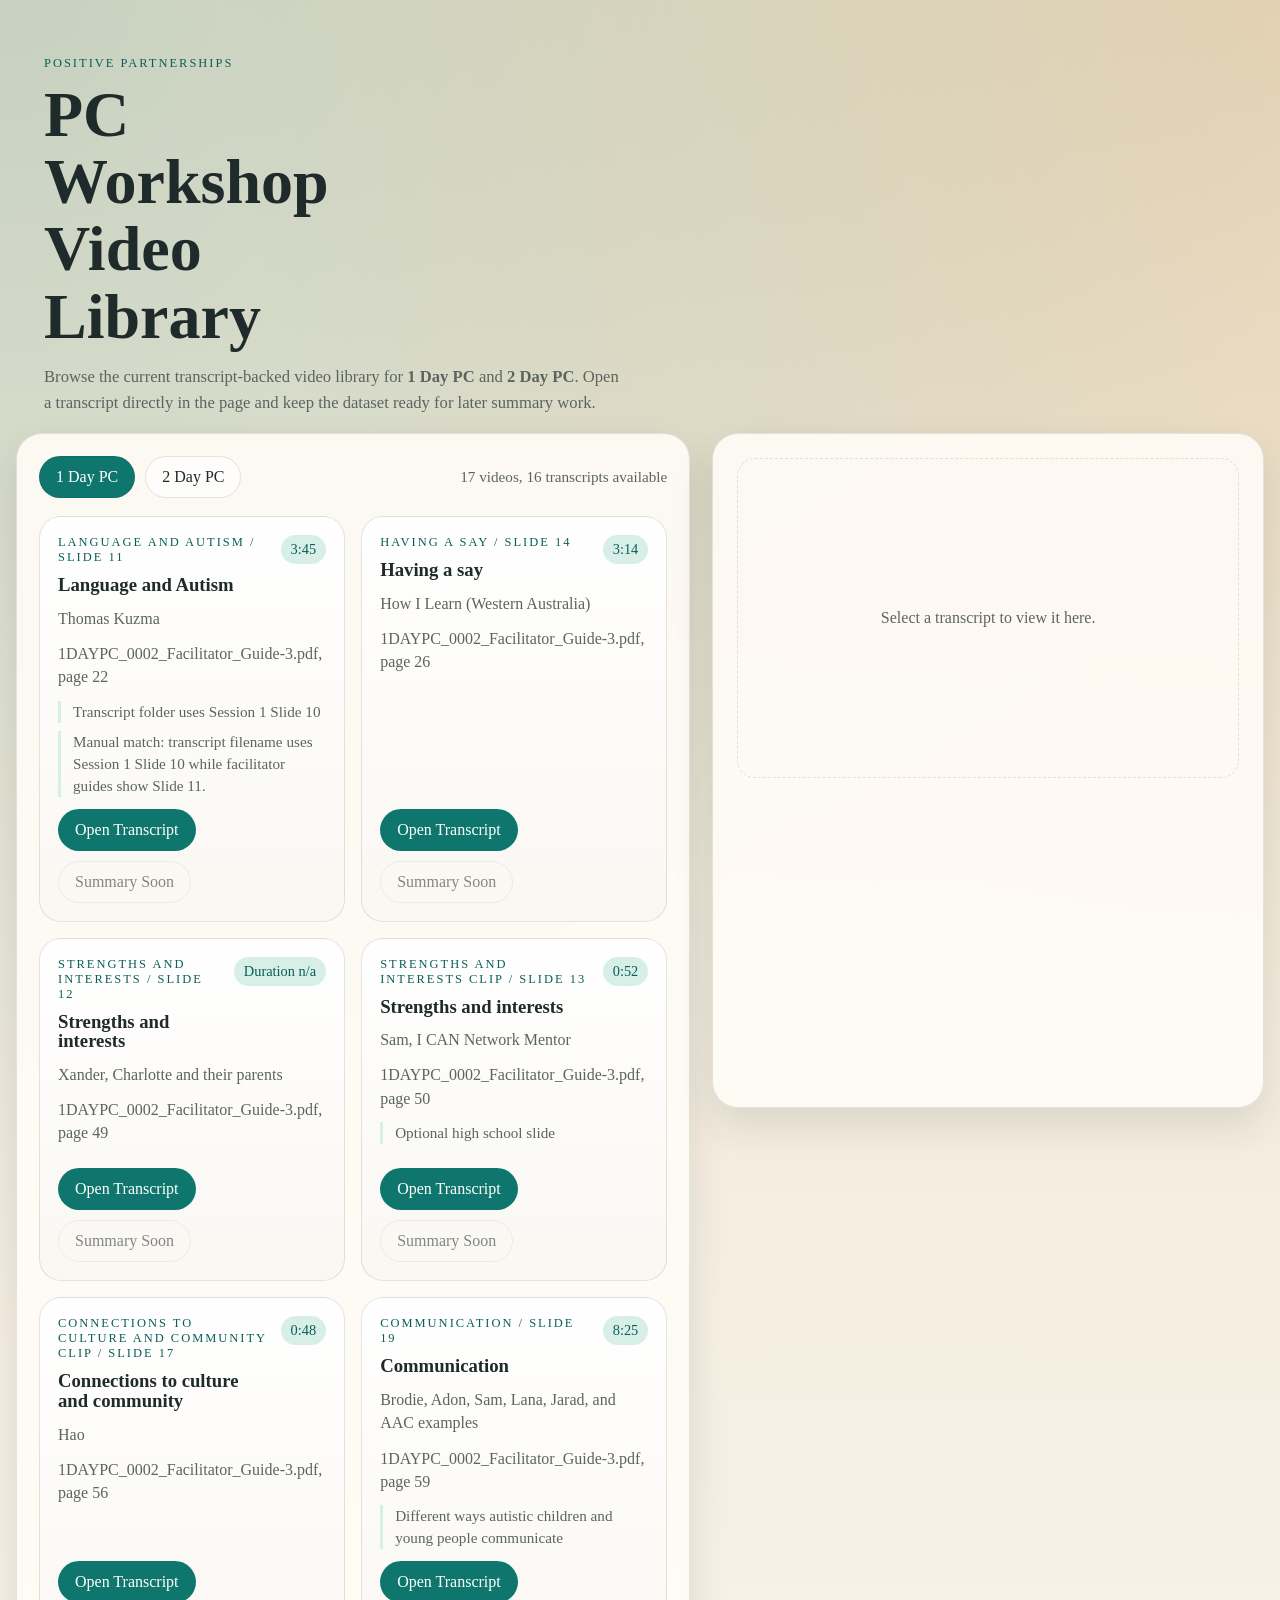
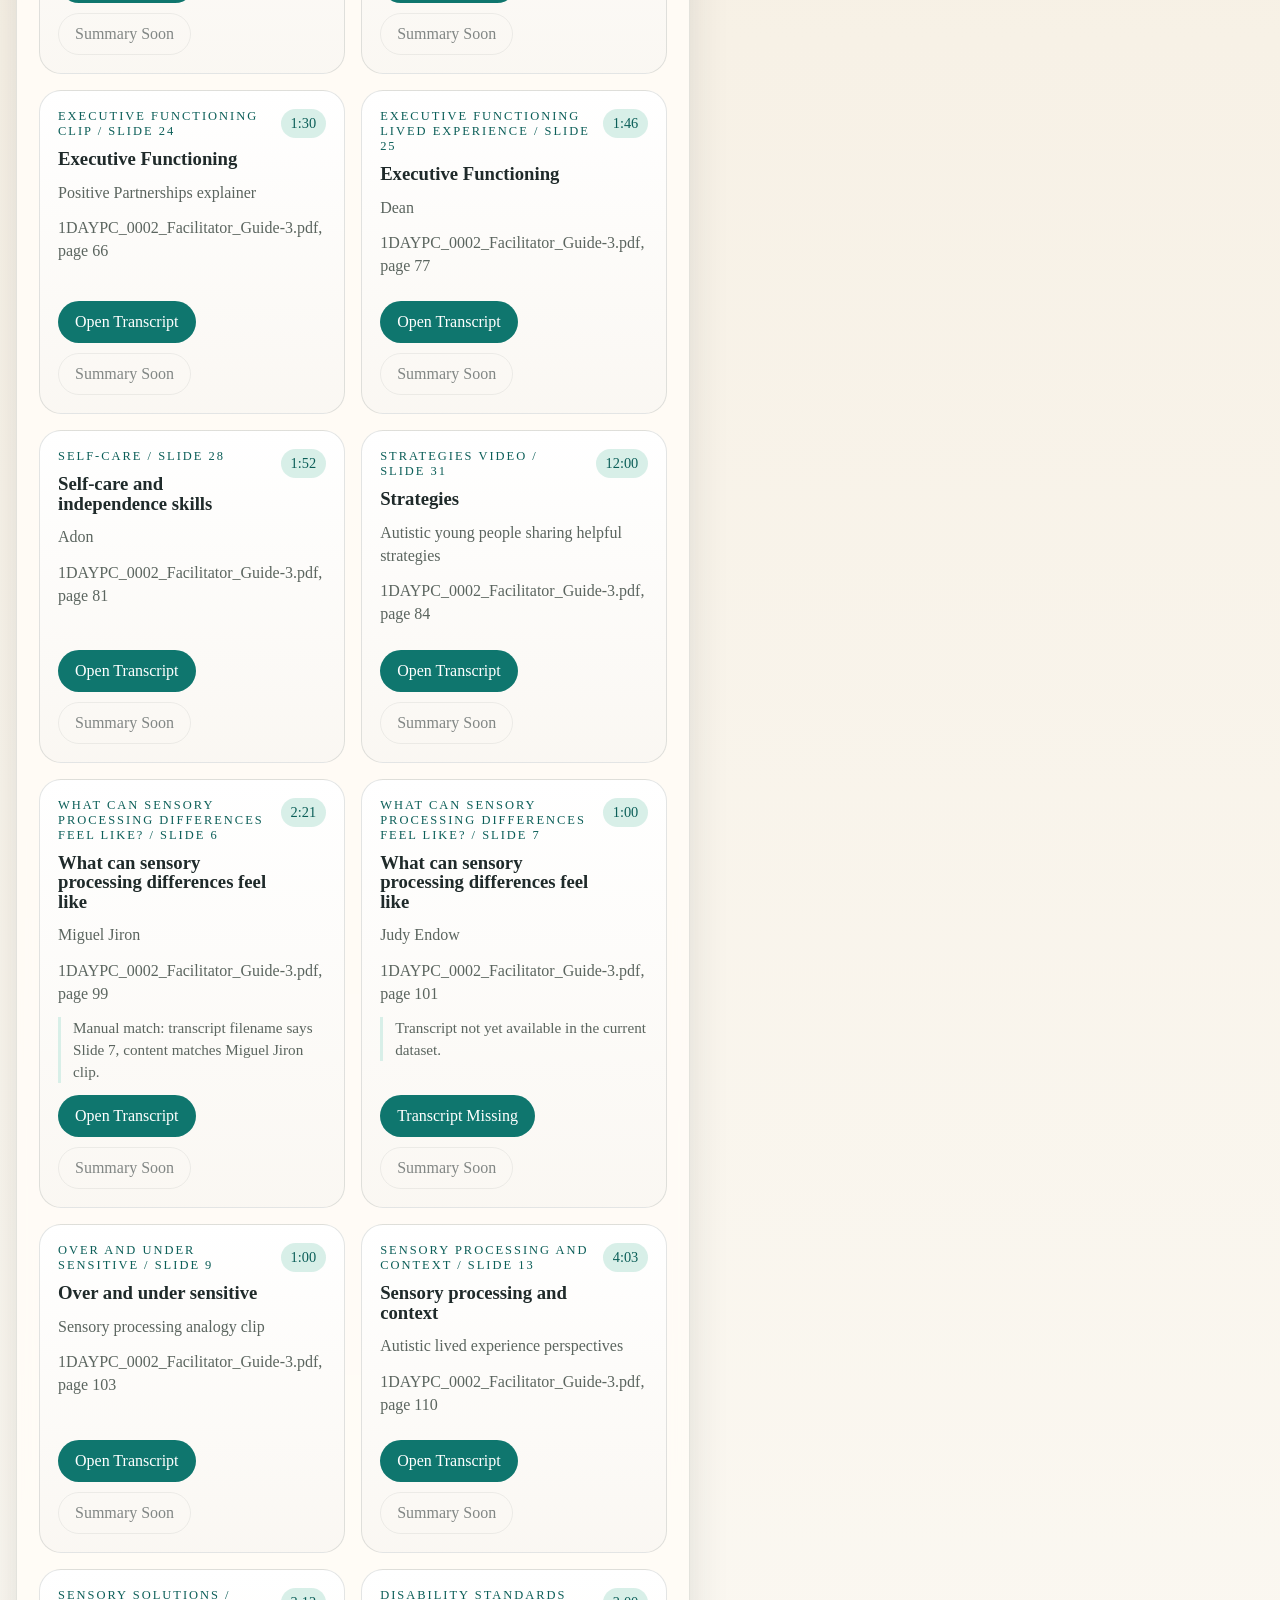
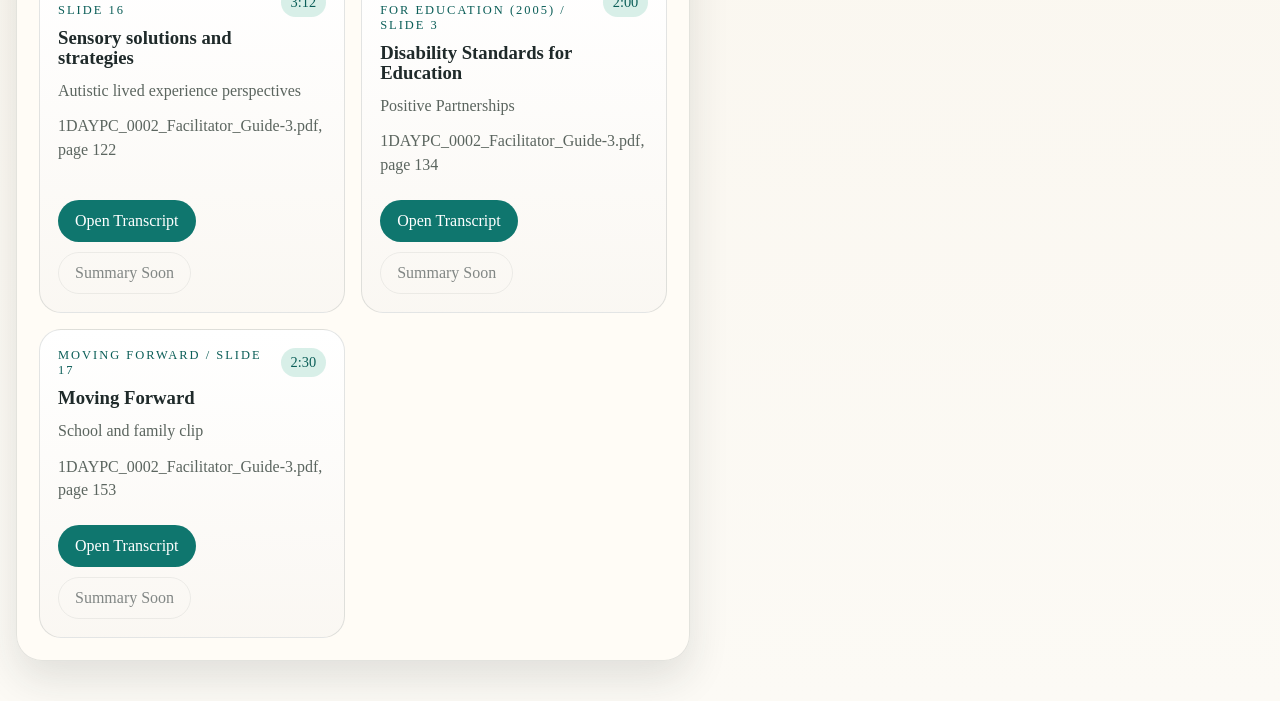
==== index.html @ ec4adbd8 "Initial PC video library site" ====
<!doctype html>
<html lang="en">
  <head>
    <meta charset="utf-8">
    <meta name="viewport" content="width=device-width, initial-scale=1">
    <title>Positive Partnerships Video Library</title>
    <link rel="stylesheet" href="styles.css">
  </head>
  <body>
    <div class="page-shell">
      <header class="hero">
        <p class="eyebrow">Positive Partnerships</p>
        <h1>PC Workshop Video Library</h1>
        <p class="intro">
          Browse the current transcript-backed video library for <strong>1 Day PC</strong> and
          <strong>2 Day PC</strong>. Open a transcript directly in the page and keep the dataset
          ready for later summary work.
        </p>
      </header>

      <main class="layout">
        <section class="library-panel">
          <div class="toolbar">
            <div class="workshop-switch" id="workshop-switch"></div>
            <div class="toolbar-meta" id="toolbar-meta"></div>
          </div>

          <div class="video-list" id="video-list"></div>
        </section>

        <aside class="transcript-panel" id="transcript-panel">
          <div class="transcript-empty" id="transcript-empty">
            <p>Select a transcript to view it here.</p>
          </div>

          <div class="transcript-view hidden" id="transcript-view">
            <div class="transcript-header">
              <div>
                <p class="transcript-kicker" id="transcript-workshop"></p>
                <h2 id="transcript-title"></h2>
                <p class="transcript-meta" id="transcript-meta"></p>
              </div>
              <button class="ghost-button" id="close-transcript" type="button">Close</button>
            </div>

            <div class="transcript-notes" id="transcript-notes"></div>
            <div class="transcript-body" id="transcript-body"></div>
          </div>
        </aside>
      </main>
    </div>

    <template id="video-card-template">
      <article class="video-card">
        <div class="video-card-top">
          <div>
            <p class="video-card-kicker"></p>
            <h3></h3>
          </div>
          <span class="duration-pill"></span>
        </div>
        <p class="speaker-line"></p>
        <p class="slide-line"></p>
        <div class="card-notes"></div>
        <div class="card-actions">
          <button class="primary-button transcript-button" type="button">Transcript</button>
          <button class="secondary-button summary-button" type="button" disabled>Summary Soon</button>
        </div>
      </article>
    </template>

    <script src="app.js"></script>
  </body>
</html>
---- styles.css ----
:root {
  --paper: #f7f1e6;
  --ink: #1f2a2a;
  --muted: #5b655f;
  --panel: rgba(255, 252, 247, 0.9);
  --line: rgba(31, 42, 42, 0.12);
  --accent: #0f766e;
  --accent-strong: #0b5e58;
  --accent-soft: #d8efe8;
  --warning: #a16207;
  --shadow: 0 18px 40px rgba(31, 42, 42, 0.12);
}

* {
  box-sizing: border-box;
}

body {
  margin: 0;
  font-family: Georgia, "Times New Roman", serif;
  color: var(--ink);
  background:
    radial-gradient(circle at top left, rgba(15, 118, 110, 0.18), transparent 32%),
    radial-gradient(circle at top right, rgba(161, 98, 7, 0.15), transparent 26%),
    linear-gradient(180deg, #efe5d1 0%, var(--paper) 42%, #fcfaf5 100%);
}

.page-shell {
  width: min(1360px, calc(100% - 32px));
  margin: 0 auto;
  padding: 32px 0 40px;
}

.hero {
  padding: 24px 28px 18px;
}

.eyebrow,
.video-card-kicker,
.transcript-kicker {
  margin: 0 0 10px;
  letter-spacing: 0.16em;
  text-transform: uppercase;
  font-size: 0.78rem;
  color: var(--accent-strong);
}

h1,
h2,
h3 {
  margin: 0;
  line-height: 1.05;
  font-weight: 600;
}

h1 {
  font-size: clamp(2.2rem, 5vw, 4rem);
  max-width: 10ch;
}

.intro {
  max-width: 70ch;
  margin: 14px 0 0;
  color: var(--muted);
  font-size: 1.04rem;
  line-height: 1.55;
}

.layout {
  display: grid;
  grid-template-columns: minmax(0, 1.1fr) minmax(360px, 0.9fr);
  gap: 22px;
  align-items: start;
}

.library-panel,
.transcript-panel {
  background: var(--panel);
  border: 1px solid var(--line);
  border-radius: 26px;
  box-shadow: var(--shadow);
  backdrop-filter: blur(8px);
}

.library-panel {
  padding: 22px;
}

.toolbar {
  display: flex;
  justify-content: space-between;
  gap: 16px;
  align-items: center;
  margin-bottom: 18px;
  flex-wrap: wrap;
}

.workshop-switch {
  display: inline-flex;
  gap: 10px;
  flex-wrap: wrap;
}

.switch-button,
.primary-button,
.secondary-button,
.ghost-button {
  border-radius: 999px;
  border: 1px solid transparent;
  padding: 11px 16px;
  font: inherit;
  cursor: pointer;
  transition: transform 120ms ease, background-color 120ms ease, border-color 120ms ease;
}

.switch-button {
  background: rgba(255, 255, 255, 0.66);
  border-color: var(--line);
  color: var(--ink);
}

.switch-button.active {
  background: var(--accent);
  color: #fff;
}

.toolbar-meta {
  color: var(--muted);
  font-size: 0.95rem;
}

.video-list {
  display: grid;
  grid-template-columns: repeat(auto-fit, minmax(260px, 1fr));
  gap: 16px;
}

.video-card {
  border: 1px solid var(--line);
  border-radius: 22px;
  padding: 18px;
  background: linear-gradient(180deg, rgba(255, 255, 255, 0.95), rgba(250, 247, 242, 0.95));
  display: flex;
  flex-direction: column;
  gap: 12px;
}

.video-card-top {
  display: flex;
  gap: 12px;
  justify-content: space-between;
  align-items: start;
}

.duration-pill {
  flex: 0 0 auto;
  background: var(--accent-soft);
  color: var(--accent-strong);
  border-radius: 999px;
  padding: 6px 10px;
  font-size: 0.9rem;
}

.speaker-line,
.slide-line,
.card-note,
.transcript-meta,
.transcript-note {
  margin: 0;
  color: var(--muted);
  line-height: 1.45;
}

.card-notes {
  display: flex;
  flex-direction: column;
  gap: 8px;
}

.card-note {
  padding-left: 12px;
  border-left: 3px solid var(--accent-soft);
  font-size: 0.95rem;
}

.card-actions {
  display: flex;
  gap: 10px;
  margin-top: auto;
  flex-wrap: wrap;
}

.primary-button {
  background: var(--accent);
  color: #fff;
}

.secondary-button,
.ghost-button {
  background: transparent;
  border-color: var(--line);
  color: var(--ink);
}

.secondary-button:disabled {
  cursor: not-allowed;
  opacity: 0.55;
}

.switch-button:hover,
.primary-button:hover,
.secondary-button:hover:not(:disabled),
.ghost-button:hover {
  transform: translateY(-1px);
}

.transcript-panel {
  padding: 24px;
  position: sticky;
  top: 18px;
  min-height: 75vh;
}

.transcript-empty {
  height: 100%;
  min-height: 320px;
  display: grid;
  place-items: center;
  color: var(--muted);
  text-align: center;
  border: 1px dashed var(--line);
  border-radius: 18px;
}

.transcript-view.hidden {
  display: none;
}

.transcript-header {
  display: flex;
  justify-content: space-between;
  gap: 16px;
  align-items: start;
  margin-bottom: 16px;
}

.transcript-notes {
  display: flex;
  flex-direction: column;
  gap: 10px;
  margin-bottom: 18px;
}

.transcript-note {
  padding: 12px 14px;
  border-radius: 14px;
  background: rgba(216, 239, 232, 0.58);
}

.transcript-body {
  display: flex;
  flex-direction: column;
  gap: 14px;
  max-height: calc(75vh - 180px);
  overflow: auto;
  padding-right: 8px;
}

.transcript-block {
  border-top: 1px solid var(--line);
  padding-top: 14px;
}

.transcript-block:first-child {
  border-top: 0;
  padding-top: 0;
}

.speaker-label {
  display: inline-block;
  margin-bottom: 8px;
  color: var(--warning);
  font-size: 0.84rem;
  letter-spacing: 0.12em;
  text-transform: uppercase;
}

.transcript-paragraph {
  margin: 0;
  line-height: 1.75;
  font-size: 1rem;
}

.empty-state {
  padding: 24px;
  border: 1px dashed var(--line);
  border-radius: 18px;
  color: var(--muted);
  background: rgba(255, 255, 255, 0.4);
}

@media (max-width: 980px) {
  .layout {
    grid-template-columns: 1fr;
  }

  .transcript-panel {
    position: static;
    min-height: auto;
  }

  .transcript-body {
    max-height: none;
  }
}
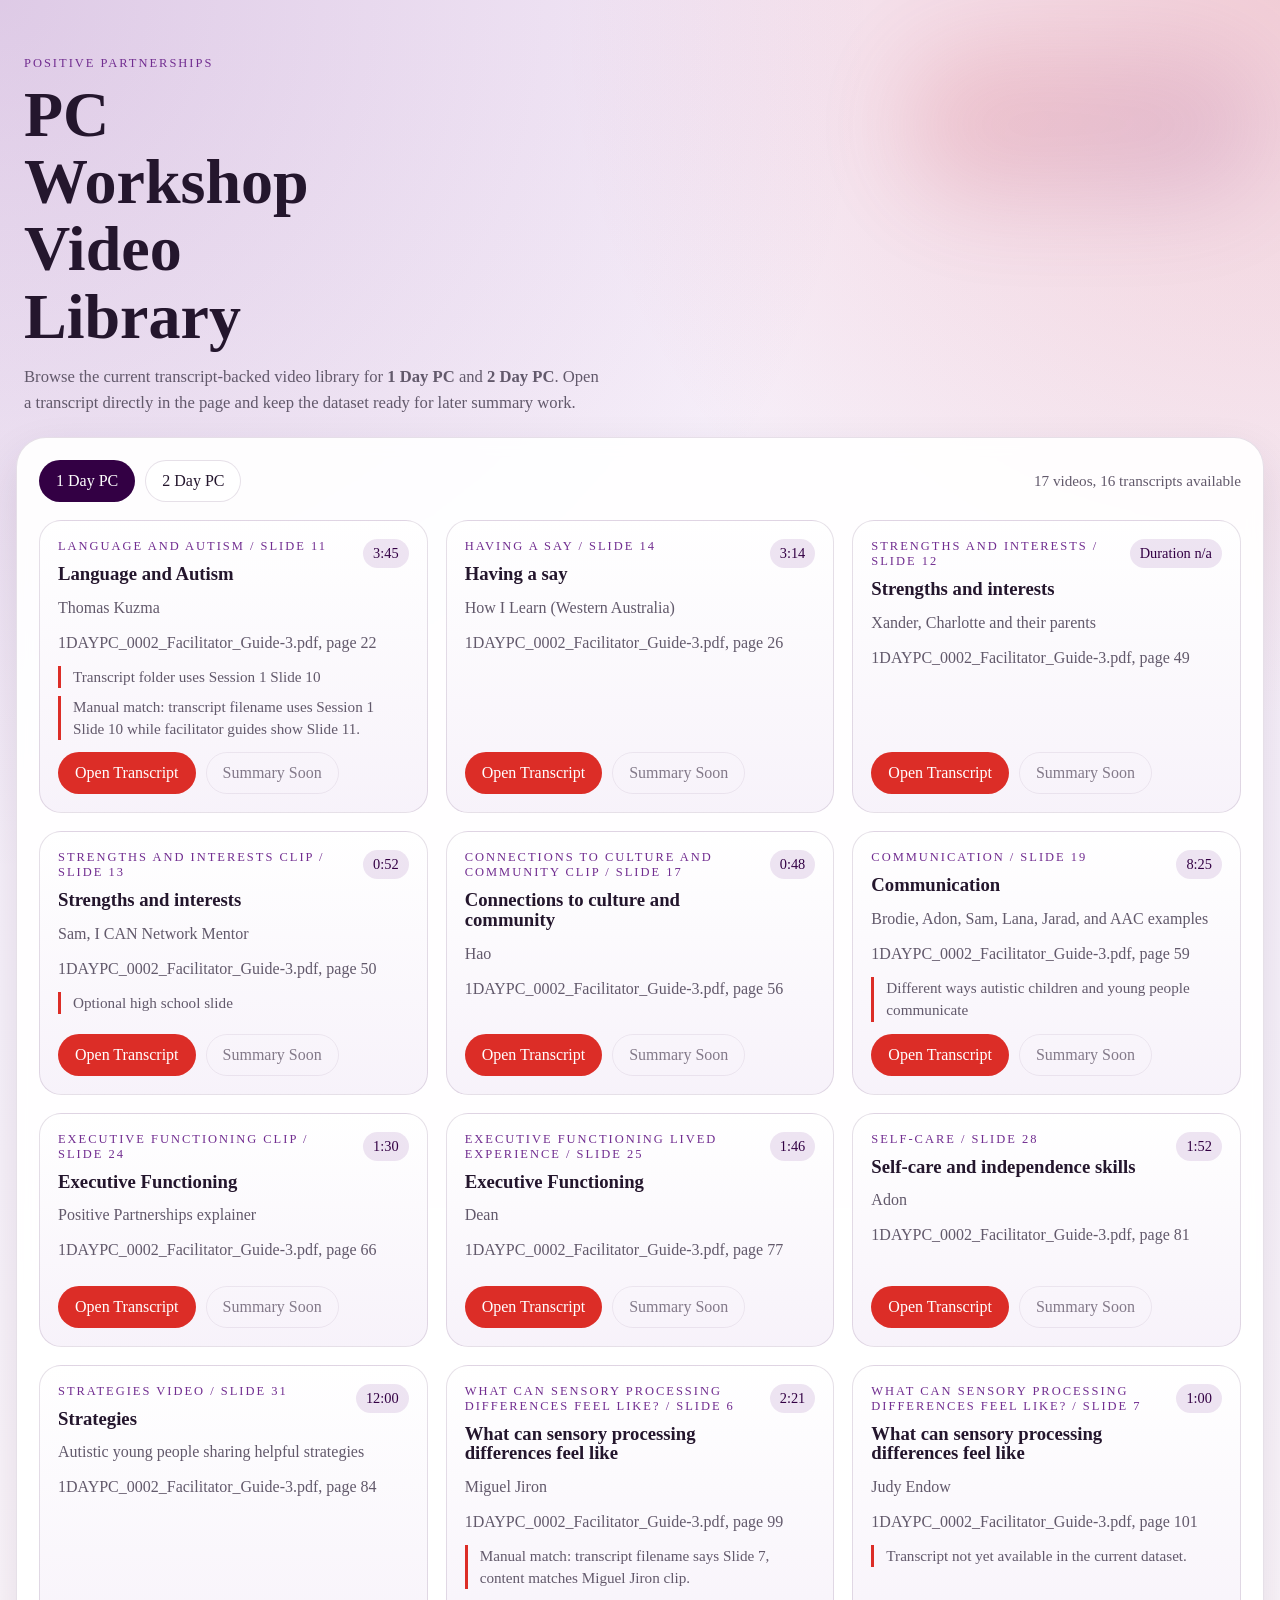
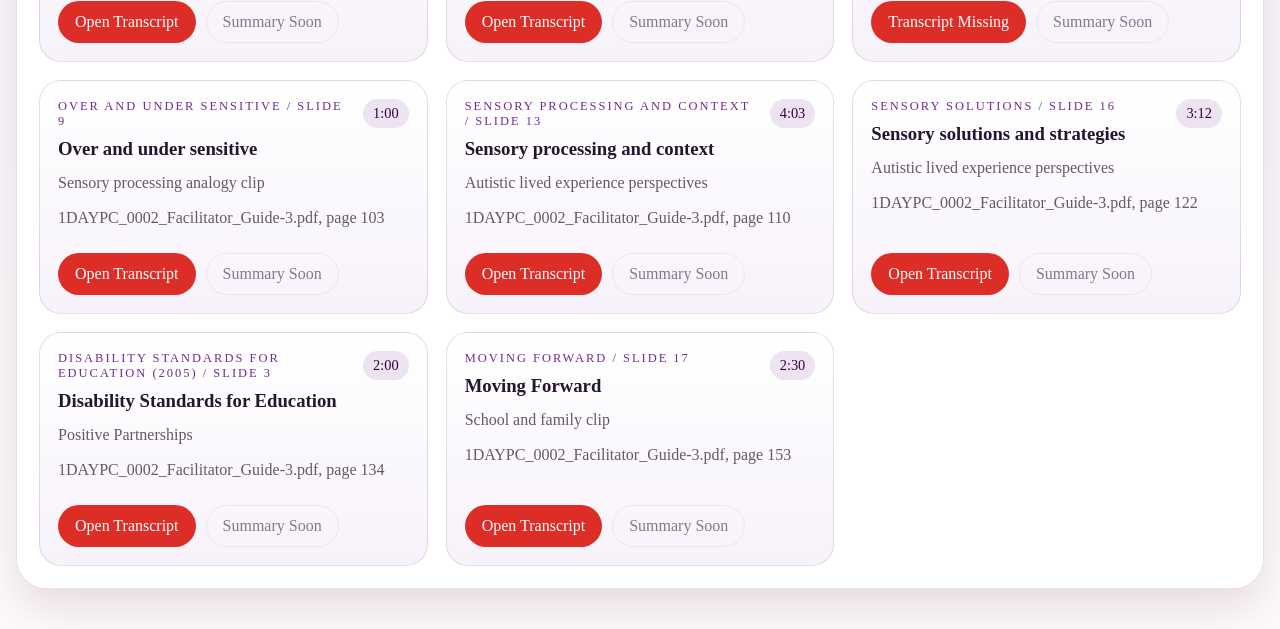
==== commit bec37c3b: "Update site theme and inline transcript accordions" ====
--- a/index.html
+++ b/index.html
@@ -18,35 +18,13 @@
         </p>
       </header>
 
-      <main class="layout">
-        <section class="library-panel">
-          <div class="toolbar">
-            <div class="workshop-switch" id="workshop-switch"></div>
-            <div class="toolbar-meta" id="toolbar-meta"></div>
-          </div>
+      <main class="library-panel">
+        <div class="toolbar">
+          <div class="workshop-switch" id="workshop-switch"></div>
+          <div class="toolbar-meta" id="toolbar-meta"></div>
+        </div>
 
-          <div class="video-list" id="video-list"></div>
-        </section>
-
-        <aside class="transcript-panel" id="transcript-panel">
-          <div class="transcript-empty" id="transcript-empty">
-            <p>Select a transcript to view it here.</p>
-          </div>
-
-          <div class="transcript-view hidden" id="transcript-view">
-            <div class="transcript-header">
-              <div>
-                <p class="transcript-kicker" id="transcript-workshop"></p>
-                <h2 id="transcript-title"></h2>
-                <p class="transcript-meta" id="transcript-meta"></p>
-              </div>
-              <button class="ghost-button" id="close-transcript" type="button">Close</button>
-            </div>
-
-            <div class="transcript-notes" id="transcript-notes"></div>
-            <div class="transcript-body" id="transcript-body"></div>
-          </div>
-        </aside>
+        <div class="video-list" id="video-list"></div>
       </main>
     </div>
 
@@ -66,6 +44,18 @@
           <button class="primary-button transcript-button" type="button">Transcript</button>
           <button class="secondary-button summary-button" type="button" disabled>Summary Soon</button>
         </div>
+        <div class="accordion-panel hidden">
+          <div class="accordion-header">
+            <div>
+              <p class="transcript-kicker"></p>
+              <h4 class="accordion-title"></h4>
+              <p class="transcript-meta"></p>
+            </div>
+            <button class="ghost-button close-accordion-button" type="button">Close</button>
+          </div>
+          <div class="transcript-notes"></div>
+          <div class="transcript-body"></div>
+        </div>
       </article>
     </template>
 
--- a/styles.css
+++ b/styles.css
@@ -1,14 +1,17 @@
 :root {
-  --paper: #f7f1e6;
-  --ink: #1f2a2a;
-  --muted: #5b655f;
-  --panel: rgba(255, 252, 247, 0.9);
-  --line: rgba(31, 42, 42, 0.12);
-  --accent: #0f766e;
-  --accent-strong: #0b5e58;
-  --accent-soft: #d8efe8;
-  --warning: #a16207;
-  --shadow: 0 18px 40px rgba(31, 42, 42, 0.12);
+  --paper: #f7f2fa;
+  --paper-strong: #efe4f6;
+  --ink: #24162d;
+  --muted: #62596b;
+  --panel: rgba(255, 255, 255, 0.92);
+  --line: rgba(51, 0, 68, 0.12);
+  --brand-plum: #330044;
+  --brand-plum-soft: #712d90;
+  --brand-red: #dc2d27;
+  --brand-red-soft: #f6d8d8;
+  --accent-soft: rgba(113, 45, 144, 0.12);
+  --warning: #dc2d27;
+  --shadow: 0 20px 46px rgba(51, 0, 68, 0.12);
 }
 
 * {
@@ -20,9 +23,9 @@
   font-family: Georgia, "Times New Roman", serif;
   color: var(--ink);
   background:
-    radial-gradient(circle at top left, rgba(15, 118, 110, 0.18), transparent 32%),
-    radial-gradient(circle at top right, rgba(161, 98, 7, 0.15), transparent 26%),
-    linear-gradient(180deg, #efe5d1 0%, var(--paper) 42%, #fcfaf5 100%);
+    radial-gradient(circle at top left, rgba(113, 45, 144, 0.18), transparent 34%),
+    radial-gradient(circle at top right, rgba(220, 45, 39, 0.16), transparent 28%),
+    linear-gradient(180deg, #f6edf9 0%, var(--paper) 45%, #fffafa 100%);
 }
 
 .page-shell {
@@ -32,7 +35,22 @@
 }
 
 .hero {
-  padding: 24px 28px 18px;
+  padding: 24px 8px 22px;
+  position: relative;
+}
+
+.hero::after {
+  content: "";
+  position: absolute;
+  right: 0;
+  top: 18px;
+  width: min(34vw, 360px);
+  height: 150px;
+  border-radius: 999px;
+  background: linear-gradient(135deg, rgba(220, 45, 39, 0.9), rgba(113, 45, 144, 0.82));
+  filter: blur(48px);
+  opacity: 0.18;
+  pointer-events: none;
 }
 
 .eyebrow,
@@ -42,7 +60,7 @@
   letter-spacing: 0.16em;
   text-transform: uppercase;
   font-size: 0.78rem;
-  color: var(--accent-strong);
+  color: var(--brand-plum-soft);
 }
 
 h1,
@@ -55,7 +73,7 @@
 
 h1 {
   font-size: clamp(2.2rem, 5vw, 4rem);
-  max-width: 10ch;
+  max-width: 12ch;
 }
 
 .intro {
@@ -66,23 +84,12 @@
   line-height: 1.55;
 }
 
-.layout {
-  display: grid;
-  grid-template-columns: minmax(0, 1.1fr) minmax(360px, 0.9fr);
-  gap: 22px;
-  align-items: start;
-}
-
-.library-panel,
-.transcript-panel {
+.library-panel {
   background: var(--panel);
   border: 1px solid var(--line);
-  border-radius: 26px;
+  border-radius: 30px;
   box-shadow: var(--shadow);
   backdrop-filter: blur(8px);
-}
-
-.library-panel {
   padding: 22px;
 }
 
@@ -120,7 +127,7 @@
 }
 
 .switch-button.active {
-  background: var(--accent);
+  background: var(--brand-plum);
   color: #fff;
 }
 
@@ -131,18 +138,23 @@
 
 .video-list {
   display: grid;
-  grid-template-columns: repeat(auto-fit, minmax(260px, 1fr));
-  gap: 16px;
+  grid-template-columns: repeat(auto-fit, minmax(320px, 1fr));
+  gap: 18px;
 }
 
 .video-card {
   border: 1px solid var(--line);
   border-radius: 22px;
   padding: 18px;
-  background: linear-gradient(180deg, rgba(255, 255, 255, 0.95), rgba(250, 247, 242, 0.95));
+  background: linear-gradient(180deg, rgba(255, 255, 255, 0.98), rgba(247, 242, 250, 0.98));
   display: flex;
   flex-direction: column;
   gap: 12px;
+}
+
+.video-card.is-open {
+  border-color: rgba(113, 45, 144, 0.28);
+  box-shadow: 0 18px 38px rgba(113, 45, 144, 0.12);
 }
 
 .video-card-top {
@@ -155,7 +167,7 @@
 .duration-pill {
   flex: 0 0 auto;
   background: var(--accent-soft);
-  color: var(--accent-strong);
+  color: var(--brand-plum);
   border-radius: 999px;
   padding: 6px 10px;
   font-size: 0.9rem;
@@ -179,7 +191,7 @@
 
 .card-note {
   padding-left: 12px;
-  border-left: 3px solid var(--accent-soft);
+  border-left: 3px solid var(--brand-red);
   font-size: 0.95rem;
 }
 
@@ -191,7 +203,7 @@
 }
 
 .primary-button {
-  background: var(--accent);
+  background: var(--brand-red);
   color: #fff;
 }
 
@@ -214,29 +226,21 @@
   transform: translateY(-1px);
 }
 
-.transcript-panel {
-  padding: 24px;
-  position: sticky;
-  top: 18px;
-  min-height: 75vh;
-}
-
-.transcript-empty {
-  height: 100%;
-  min-height: 320px;
-  display: grid;
-  place-items: center;
-  color: var(--muted);
-  text-align: center;
-  border: 1px dashed var(--line);
+.accordion-panel {
+  margin-top: 8px;
+  padding: 18px;
   border-radius: 18px;
-}
-
-.transcript-view.hidden {
+  border: 1px solid rgba(113, 45, 144, 0.18);
+  background:
+    linear-gradient(180deg, rgba(113, 45, 144, 0.08), rgba(255, 255, 255, 0.96)),
+    linear-gradient(90deg, rgba(220, 45, 39, 0.04), transparent 42%);
+}
+
+.accordion-panel.hidden {
   display: none;
 }
 
-.transcript-header {
+.accordion-header {
   display: flex;
   justify-content: space-between;
   gap: 16px;
@@ -244,6 +248,11 @@
   margin-bottom: 16px;
 }
 
+.accordion-title {
+  font-size: 1.4rem;
+  margin: 0 0 6px;
+}
+
 .transcript-notes {
   display: flex;
   flex-direction: column;
@@ -254,14 +263,14 @@
 .transcript-note {
   padding: 12px 14px;
   border-radius: 14px;
-  background: rgba(216, 239, 232, 0.58);
+  background: rgba(246, 216, 216, 0.52);
 }
 
 .transcript-body {
   display: flex;
   flex-direction: column;
   gap: 14px;
-  max-height: calc(75vh - 180px);
+  max-height: 460px;
   overflow: auto;
   padding-right: 8px;
 }
@@ -300,15 +309,6 @@
 }
 
 @media (max-width: 980px) {
-  .layout {
-    grid-template-columns: 1fr;
-  }
-
-  .transcript-panel {
-    position: static;
-    min-height: auto;
-  }
-
   .transcript-body {
     max-height: none;
   }
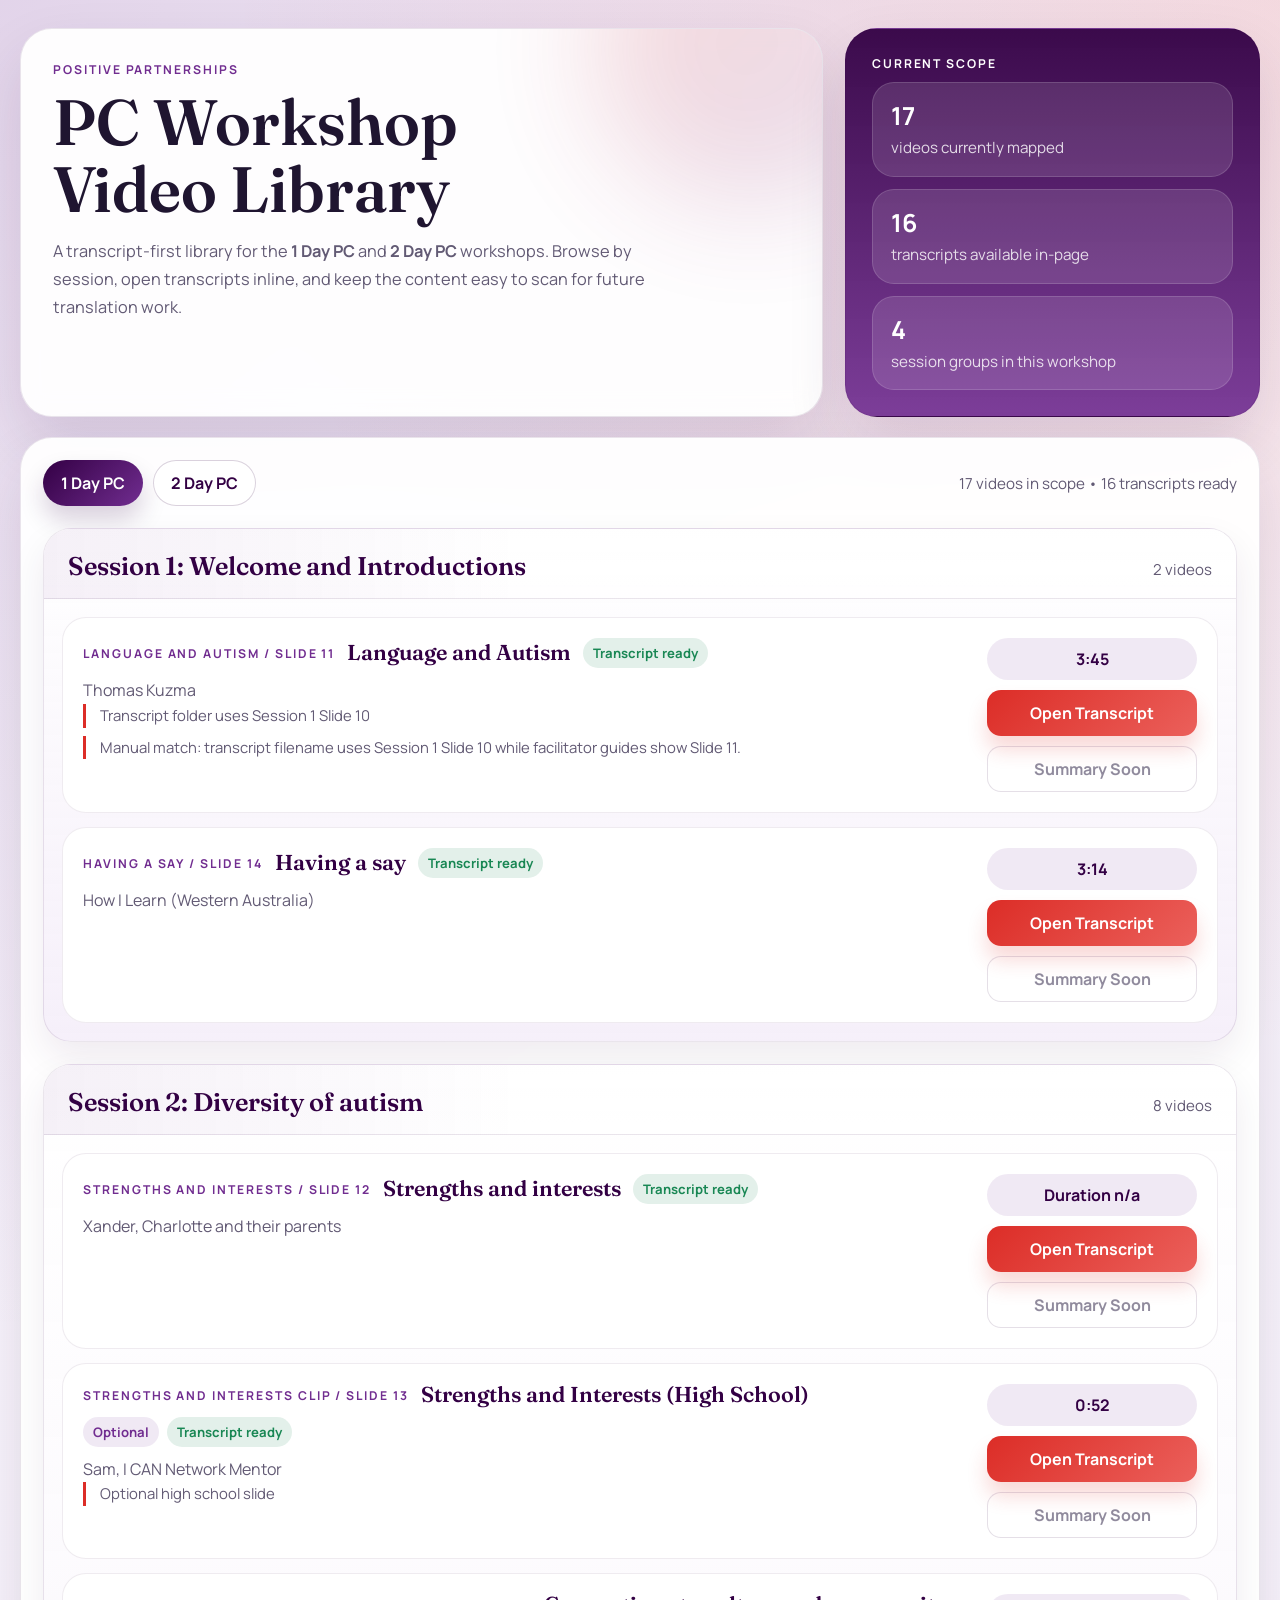
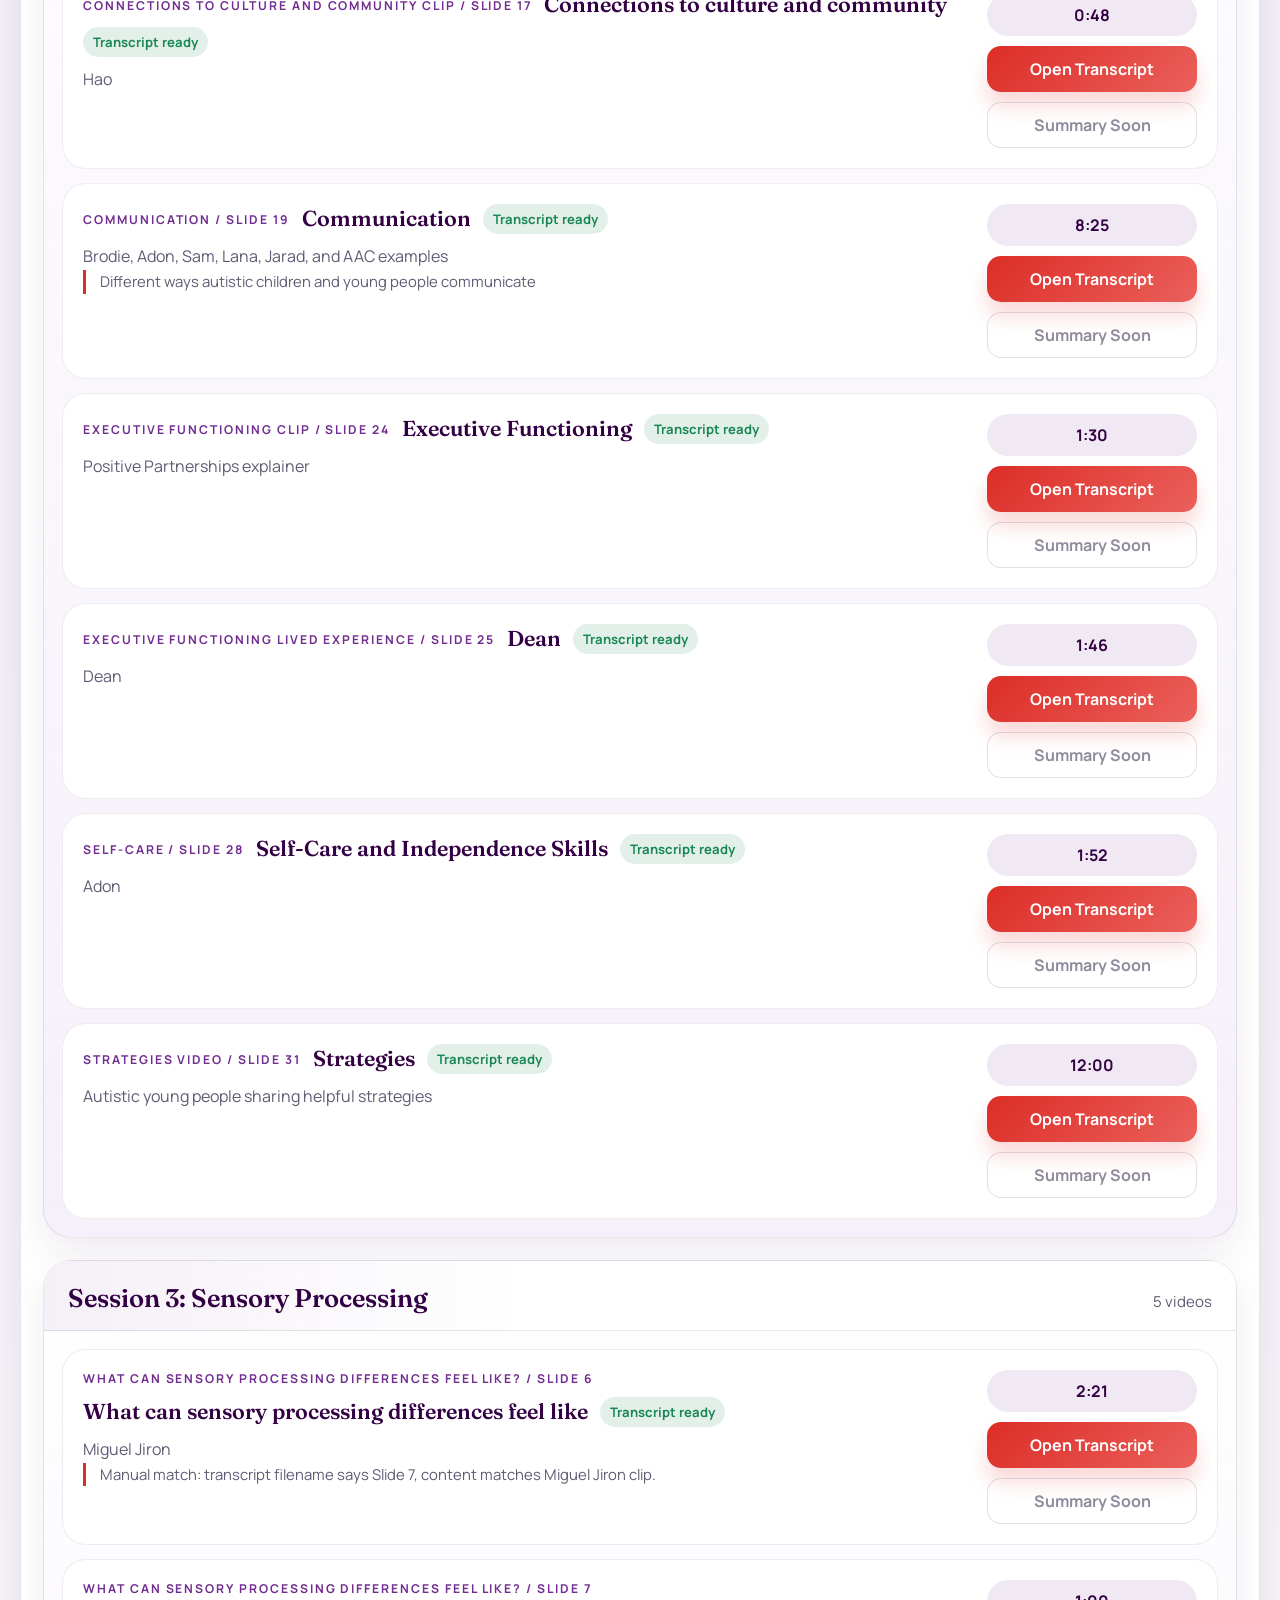
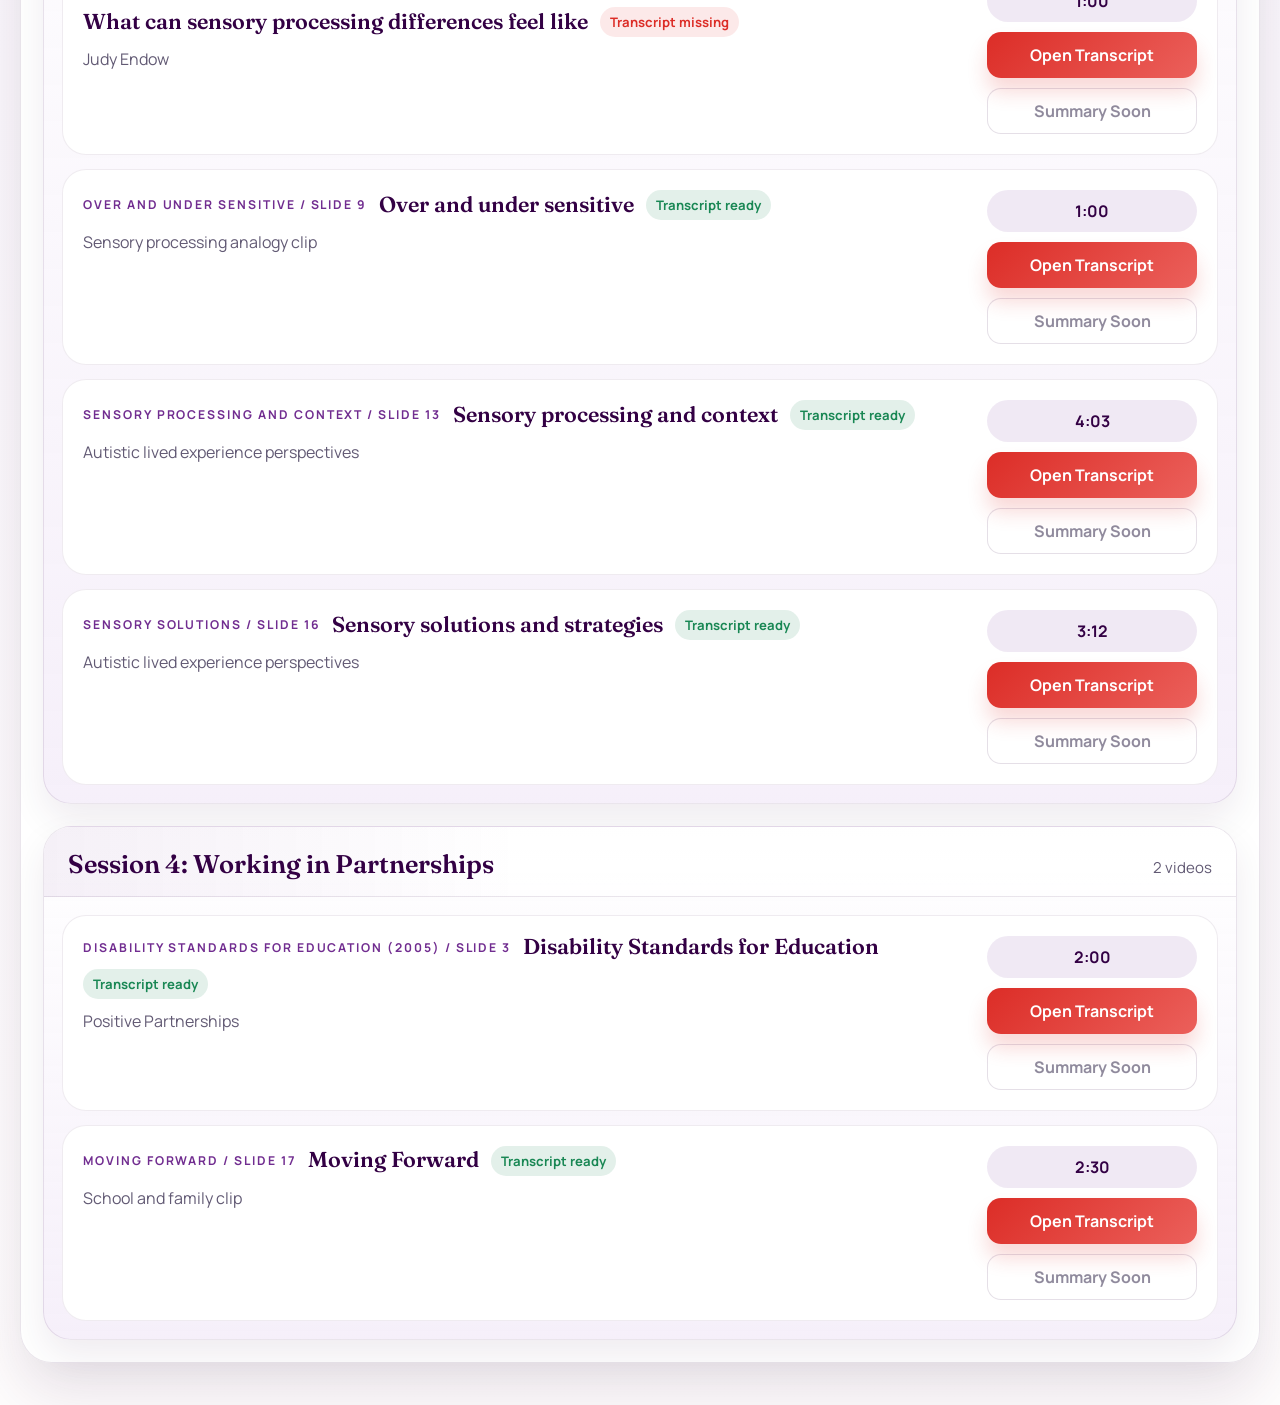
==== commit eefec768: "Redesign PC video library experience" ====
--- a/index.html
+++ b/index.html
@@ -3,19 +3,28 @@
   <head>
     <meta charset="utf-8">
     <meta name="viewport" content="width=device-width, initial-scale=1">
-    <title>Positive Partnerships Video Library</title>
+    <title>Positive Partnerships PC Video Library</title>
+    <link rel="preconnect" href="https://fonts.googleapis.com">
+    <link rel="preconnect" href="https://fonts.gstatic.com" crossorigin>
+    <link href="https://fonts.googleapis.com/css2?family=Fraunces:opsz,wght@9..144,500;9..144,600&family=Manrope:wght@400;500;600;700&display=swap" rel="stylesheet">
     <link rel="stylesheet" href="styles.css">
   </head>
   <body>
     <div class="page-shell">
       <header class="hero">
-        <p class="eyebrow">Positive Partnerships</p>
-        <h1>PC Workshop Video Library</h1>
-        <p class="intro">
-          Browse the current transcript-backed video library for <strong>1 Day PC</strong> and
-          <strong>2 Day PC</strong>. Open a transcript directly in the page and keep the dataset
-          ready for later summary work.
-        </p>
+        <div class="hero-copy">
+          <p class="eyebrow">Positive Partnerships</p>
+          <h1>PC Workshop Video Library</h1>
+          <p class="intro">
+            A transcript-first library for the <strong>1 Day PC</strong> and <strong>2 Day PC</strong>
+            workshops. Browse by session, open transcripts inline, and keep the content easy to scan for
+            future translation work.
+          </p>
+        </div>
+        <div class="hero-panel">
+          <p class="hero-panel-label">Current Scope</p>
+          <div class="hero-stats" id="hero-stats"></div>
+        </div>
       </header>
 
       <main class="library-panel">
@@ -24,34 +33,38 @@
           <div class="toolbar-meta" id="toolbar-meta"></div>
         </div>
 
-        <div class="video-list" id="video-list"></div>
+        <div class="session-list" id="video-list"></div>
       </main>
     </div>
 
-    <template id="video-card-template">
-      <article class="video-card">
-        <div class="video-card-top">
-          <div>
-            <p class="video-card-kicker"></p>
-            <h3></h3>
+    <template id="video-row-template">
+      <article class="video-row">
+        <div class="video-row-main">
+          <div class="video-copy">
+            <div class="video-heading">
+              <p class="video-kicker"></p>
+              <h3 class="video-title"></h3>
+              <div class="video-badges"></div>
+            </div>
+            <p class="video-source"></p>
+            <div class="video-notes"></div>
           </div>
-          <span class="duration-pill"></span>
+
+          <div class="video-actions">
+            <span class="duration-pill"></span>
+            <button class="transcript-button" type="button">Open Transcript</button>
+            <button class="summary-button" type="button" disabled>Summary Soon</button>
+          </div>
         </div>
-        <p class="speaker-line"></p>
-        <p class="slide-line"></p>
-        <div class="card-notes"></div>
-        <div class="card-actions">
-          <button class="primary-button transcript-button" type="button">Transcript</button>
-          <button class="secondary-button summary-button" type="button" disabled>Summary Soon</button>
-        </div>
-        <div class="accordion-panel hidden">
-          <div class="accordion-header">
+
+        <div class="transcript-drawer" hidden>
+          <div class="transcript-head">
             <div>
               <p class="transcript-kicker"></p>
-              <h4 class="accordion-title"></h4>
+              <h4 class="transcript-title"></h4>
               <p class="transcript-meta"></p>
             </div>
-            <button class="ghost-button close-accordion-button" type="button">Close</button>
+            <button class="close-drawer" type="button">Close</button>
           </div>
           <div class="transcript-notes"></div>
           <div class="transcript-body"></div>
--- a/styles.css
+++ b/styles.css
@@ -1,104 +1,182 @@
 :root {
-  --paper: #f7f2fa;
-  --paper-strong: #efe4f6;
-  --ink: #24162d;
-  --muted: #62596b;
-  --panel: rgba(255, 255, 255, 0.92);
-  --line: rgba(51, 0, 68, 0.12);
+  --bg: #f7f3fb;
+  --bg-soft: #f1e8f8;
+  --surface: rgba(255, 255, 255, 0.94);
+  --surface-strong: #ffffff;
+  --ink: #1f1530;
+  --muted: #625a74;
+  --line: rgba(51, 0, 68, 0.1);
+  --line-strong: rgba(51, 0, 68, 0.18);
   --brand-plum: #330044;
-  --brand-plum-soft: #712d90;
+  --brand-purple: #712d90;
   --brand-red: #dc2d27;
-  --brand-red-soft: #f6d8d8;
-  --accent-soft: rgba(113, 45, 144, 0.12);
-  --warning: #dc2d27;
-  --shadow: 0 20px 46px rgba(51, 0, 68, 0.12);
+  --brand-red-soft: rgba(220, 45, 39, 0.1);
+  --brand-purple-soft: rgba(113, 45, 144, 0.1);
+  --success-soft: rgba(25, 135, 84, 0.12);
+  --success: #198754;
+  --shadow-lg: 0 28px 60px rgba(51, 0, 68, 0.12);
+  --shadow-md: 0 16px 36px rgba(51, 0, 68, 0.08);
 }
 
 * {
   box-sizing: border-box;
 }
 
+html {
+  scroll-behavior: smooth;
+}
+
 body {
   margin: 0;
-  font-family: Georgia, "Times New Roman", serif;
   color: var(--ink);
+  font-family: "Manrope", "Segoe UI", sans-serif;
   background:
-    radial-gradient(circle at top left, rgba(113, 45, 144, 0.18), transparent 34%),
-    radial-gradient(circle at top right, rgba(220, 45, 39, 0.16), transparent 28%),
-    linear-gradient(180deg, #f6edf9 0%, var(--paper) 45%, #fffafa 100%);
+    radial-gradient(circle at top left, rgba(113, 45, 144, 0.16), transparent 28%),
+    radial-gradient(circle at top right, rgba(220, 45, 39, 0.13), transparent 22%),
+    linear-gradient(180deg, #f8f4fb 0%, var(--bg) 42%, #fffdfd 100%);
+}
+
+button,
+input,
+select,
+textarea {
+  font: inherit;
 }
 
 .page-shell {
-  width: min(1360px, calc(100% - 32px));
+  width: min(1240px, calc(100% - 32px));
   margin: 0 auto;
-  padding: 32px 0 40px;
+  padding: 28px 0 42px;
 }
 
 .hero {
-  padding: 24px 8px 22px;
+  display: grid;
+  grid-template-columns: minmax(0, 1.45fr) minmax(280px, 0.75fr);
+  gap: 22px;
+  align-items: stretch;
+  margin-bottom: 20px;
+}
+
+.hero-copy,
+.hero-panel,
+.library-panel {
+  background: var(--surface);
+  border: 1px solid var(--line);
+  border-radius: 32px;
+  box-shadow: var(--shadow-lg);
+  backdrop-filter: blur(12px);
+}
+
+.hero-copy {
+  padding: 32px;
   position: relative;
-}
-
-.hero::after {
+  overflow: hidden;
+}
+
+.hero-copy::after {
   content: "";
   position: absolute;
-  right: 0;
-  top: 18px;
-  width: min(34vw, 360px);
-  height: 150px;
-  border-radius: 999px;
-  background: linear-gradient(135deg, rgba(220, 45, 39, 0.9), rgba(113, 45, 144, 0.82));
-  filter: blur(48px);
+  width: 320px;
+  height: 320px;
+  right: -90px;
+  top: -140px;
+  border-radius: 50%;
+  background: linear-gradient(135deg, rgba(220, 45, 39, 0.92), rgba(113, 45, 144, 0.85));
+  filter: blur(56px);
   opacity: 0.18;
   pointer-events: none;
 }
 
+.hero-panel {
+  padding: 26px;
+  display: flex;
+  flex-direction: column;
+  justify-content: space-between;
+  background:
+    linear-gradient(180deg, rgba(51, 0, 68, 0.96), rgba(113, 45, 144, 0.92)),
+    var(--surface);
+  color: #fff;
+}
+
 .eyebrow,
-.video-card-kicker,
-.transcript-kicker {
+.video-kicker,
+.transcript-kicker,
+.hero-panel-label {
   margin: 0 0 10px;
+  text-transform: uppercase;
   letter-spacing: 0.16em;
-  text-transform: uppercase;
-  font-size: 0.78rem;
-  color: var(--brand-plum-soft);
+  font-size: 0.76rem;
+  font-weight: 700;
+}
+
+.eyebrow {
+  color: var(--brand-purple);
 }
 
 h1,
 h2,
-h3 {
+h3,
+h4 {
   margin: 0;
   line-height: 1.05;
+}
+
+h1,
+h2,
+h3,
+h4,
+.session-title {
+  font-family: "Fraunces", Georgia, serif;
   font-weight: 600;
 }
 
 h1 {
-  font-size: clamp(2.2rem, 5vw, 4rem);
-  max-width: 12ch;
+  font-size: clamp(2.5rem, 5vw, 4.6rem);
+  max-width: 10ch;
 }
 
 .intro {
-  max-width: 70ch;
-  margin: 14px 0 0;
+  max-width: 62ch;
+  margin: 16px 0 0;
   color: var(--muted);
-  font-size: 1.04rem;
-  line-height: 1.55;
+  line-height: 1.7;
+  font-size: 1.02rem;
+}
+
+.hero-stats {
+  display: grid;
+  gap: 12px;
+}
+
+.stat-card {
+  padding: 16px 18px;
+  border-radius: 22px;
+  background: rgba(255, 255, 255, 0.12);
+  border: 1px solid rgba(255, 255, 255, 0.14);
+}
+
+.stat-card strong {
+  display: block;
+  font-size: 1.55rem;
+  margin-bottom: 4px;
+}
+
+.stat-card span {
+  color: rgba(255, 255, 255, 0.82);
+  line-height: 1.5;
+  font-size: 0.95rem;
 }
 
 .library-panel {
-  background: var(--panel);
-  border: 1px solid var(--line);
-  border-radius: 30px;
-  box-shadow: var(--shadow);
-  backdrop-filter: blur(8px);
   padding: 22px;
 }
 
 .toolbar {
   display: flex;
   justify-content: space-between;
-  gap: 16px;
   align-items: center;
-  margin-bottom: 18px;
+  gap: 14px;
+  margin-bottom: 22px;
   flex-wrap: wrap;
 }
 
@@ -109,26 +187,27 @@
 }
 
 .switch-button,
-.primary-button,
-.secondary-button,
-.ghost-button {
+.transcript-button,
+.summary-button,
+.close-drawer {
+  border: 0;
+  cursor: pointer;
+  transition: transform 140ms ease, box-shadow 140ms ease, background-color 140ms ease;
+}
+
+.switch-button {
   border-radius: 999px;
-  border: 1px solid transparent;
-  padding: 11px 16px;
-  font: inherit;
-  cursor: pointer;
-  transition: transform 120ms ease, background-color 120ms ease, border-color 120ms ease;
-}
-
-.switch-button {
-  background: rgba(255, 255, 255, 0.66);
-  border-color: var(--line);
-  color: var(--ink);
+  padding: 12px 18px;
+  color: var(--brand-plum);
+  background: #fff;
+  box-shadow: inset 0 0 0 1px var(--line-strong);
+  font-weight: 700;
 }
 
 .switch-button.active {
-  background: var(--brand-plum);
   color: #fff;
+  background: linear-gradient(135deg, var(--brand-plum), var(--brand-purple));
+  box-shadow: 0 14px 24px rgba(51, 0, 68, 0.18);
 }
 
 .toolbar-meta {
@@ -136,134 +215,229 @@
   font-size: 0.95rem;
 }
 
-.video-list {
+.session-list {
+  display: flex;
+  flex-direction: column;
+  gap: 22px;
+}
+
+.session-group {
+  border-radius: 28px;
+  border: 1px solid var(--line);
+  background: linear-gradient(180deg, rgba(255, 255, 255, 0.98), rgba(244, 237, 249, 0.86));
+  box-shadow: var(--shadow-md);
+  overflow: hidden;
+}
+
+.session-header {
+  display: flex;
+  justify-content: space-between;
+  align-items: end;
+  gap: 14px;
+  padding: 24px 24px 18px;
+  border-bottom: 1px solid var(--line);
+  background:
+    linear-gradient(90deg, rgba(113, 45, 144, 0.07), transparent 40%),
+    linear-gradient(180deg, rgba(255, 255, 255, 0.96), rgba(255, 255, 255, 0.7));
+}
+
+.session-title {
+  font-size: clamp(1.35rem, 2vw, 1.75rem);
+  color: var(--brand-plum);
+}
+
+.session-count {
+  margin: 0;
+  color: var(--muted);
+  font-size: 0.94rem;
+}
+
+.session-cards {
+  display: flex;
+  flex-direction: column;
+  gap: 14px;
+  padding: 18px;
+}
+
+.video-row {
+  border-radius: 24px;
+  border: 1px solid rgba(51, 0, 68, 0.08);
+  background: var(--surface-strong);
+  overflow: hidden;
+}
+
+.video-row.is-open {
+  border-color: rgba(113, 45, 144, 0.22);
+  box-shadow: 0 16px 30px rgba(113, 45, 144, 0.08);
+}
+
+.video-row-main {
   display: grid;
-  grid-template-columns: repeat(auto-fit, minmax(320px, 1fr));
+  grid-template-columns: minmax(0, 1fr) auto;
   gap: 18px;
-}
-
-.video-card {
-  border: 1px solid var(--line);
-  border-radius: 22px;
-  padding: 18px;
-  background: linear-gradient(180deg, rgba(255, 255, 255, 0.98), rgba(247, 242, 250, 0.98));
-  display: flex;
-  flex-direction: column;
-  gap: 12px;
-}
-
-.video-card.is-open {
-  border-color: rgba(113, 45, 144, 0.28);
-  box-shadow: 0 18px 38px rgba(113, 45, 144, 0.12);
-}
-
-.video-card-top {
-  display: flex;
-  gap: 12px;
-  justify-content: space-between;
   align-items: start;
-}
-
-.duration-pill {
-  flex: 0 0 auto;
-  background: var(--accent-soft);
+  padding: 20px;
+}
+
+.video-copy {
+  min-width: 0;
+}
+
+.video-heading {
+  display: flex;
+  flex-wrap: wrap;
+  align-items: center;
+  gap: 10px 12px;
+  margin-bottom: 10px;
+}
+
+.video-kicker {
+  margin: 0;
+  color: var(--brand-purple);
+}
+
+.video-title {
+  font-size: 1.35rem;
   color: var(--brand-plum);
+}
+
+.video-badges {
+  display: flex;
+  gap: 8px;
+  flex-wrap: wrap;
+}
+
+.badge {
+  display: inline-flex;
+  align-items: center;
+  gap: 6px;
   border-radius: 999px;
   padding: 6px 10px;
-  font-size: 0.9rem;
-}
-
-.speaker-line,
-.slide-line,
-.card-note,
+  font-size: 0.82rem;
+  font-weight: 700;
+}
+
+.badge.optional {
+  color: var(--brand-purple);
+  background: var(--brand-purple-soft);
+}
+
+.badge.available {
+  color: var(--success);
+  background: var(--success-soft);
+}
+
+.badge.missing {
+  color: var(--brand-red);
+  background: var(--brand-red-soft);
+}
+
+.video-source,
+.session-note,
 .transcript-meta,
 .transcript-note {
   margin: 0;
   color: var(--muted);
-  line-height: 1.45;
-}
-
-.card-notes {
+  line-height: 1.6;
+}
+
+.video-notes,
+.transcript-notes {
   display: flex;
   flex-direction: column;
   gap: 8px;
 }
 
-.card-note {
-  padding-left: 12px;
+.session-note,
+.transcript-note {
+  padding-left: 14px;
   border-left: 3px solid var(--brand-red);
-  font-size: 0.95rem;
-}
-
-.card-actions {
-  display: flex;
+  font-size: 0.93rem;
+}
+
+.video-actions {
+  display: flex;
+  flex-direction: column;
+  align-items: stretch;
   gap: 10px;
-  margin-top: auto;
-  flex-wrap: wrap;
-}
-
-.primary-button {
-  background: var(--brand-red);
+  min-width: 210px;
+}
+
+.duration-pill {
+  display: inline-flex;
+  justify-content: center;
+  align-items: center;
+  min-height: 42px;
+  padding: 10px 14px;
+  border-radius: 999px;
+  background: var(--brand-purple-soft);
+  color: var(--brand-plum);
+  font-weight: 700;
+}
+
+.transcript-button,
+.summary-button,
+.close-drawer {
+  min-height: 46px;
+  border-radius: 14px;
+  font-weight: 700;
+}
+
+.transcript-button {
   color: #fff;
-}
-
-.secondary-button,
-.ghost-button {
+  background: linear-gradient(135deg, var(--brand-red), #eb605b);
+  box-shadow: 0 14px 20px rgba(220, 45, 39, 0.18);
+}
+
+.summary-button {
+  color: var(--muted);
   background: transparent;
-  border-color: var(--line);
-  color: var(--ink);
-}
-
-.secondary-button:disabled {
+  box-shadow: inset 0 0 0 1px var(--line-strong);
+}
+
+.summary-button:disabled {
   cursor: not-allowed;
-  opacity: 0.55;
+  opacity: 0.7;
+}
+
+.close-drawer {
+  color: var(--brand-plum);
+  background: #fff;
+  box-shadow: inset 0 0 0 1px var(--line);
+  padding: 0 16px;
 }
 
 .switch-button:hover,
-.primary-button:hover,
-.secondary-button:hover:not(:disabled),
-.ghost-button:hover {
+.transcript-button:hover,
+.close-drawer:hover {
   transform: translateY(-1px);
 }
 
-.accordion-panel {
-  margin-top: 8px;
-  padding: 18px;
-  border-radius: 18px;
-  border: 1px solid rgba(113, 45, 144, 0.18);
+.transcript-drawer {
+  padding: 0 20px 20px;
+  border-top: 1px solid rgba(51, 0, 68, 0.08);
   background:
-    linear-gradient(180deg, rgba(113, 45, 144, 0.08), rgba(255, 255, 255, 0.96)),
-    linear-gradient(90deg, rgba(220, 45, 39, 0.04), transparent 42%);
-}
-
-.accordion-panel.hidden {
-  display: none;
-}
-
-.accordion-header {
+    linear-gradient(180deg, rgba(113, 45, 144, 0.06), rgba(255, 255, 255, 0.98)),
+    linear-gradient(90deg, rgba(220, 45, 39, 0.05), transparent 34%);
+}
+
+.transcript-head {
   display: flex;
   justify-content: space-between;
-  gap: 16px;
+  gap: 14px;
   align-items: start;
-  margin-bottom: 16px;
-}
-
-.accordion-title {
-  font-size: 1.4rem;
-  margin: 0 0 6px;
-}
-
-.transcript-notes {
-  display: flex;
-  flex-direction: column;
-  gap: 10px;
-  margin-bottom: 18px;
-}
-
-.transcript-note {
-  padding: 12px 14px;
-  border-radius: 14px;
-  background: rgba(246, 216, 216, 0.52);
+  padding: 18px 0 14px;
+}
+
+.transcript-kicker {
+  margin: 0 0 8px;
+  color: var(--brand-purple);
+}
+
+.transcript-title {
+  font-size: 1.45rem;
+  color: var(--brand-plum);
+  margin-bottom: 8px;
 }
 
 .transcript-body {
@@ -276,40 +450,77 @@
 }
 
 .transcript-block {
+  padding-top: 14px;
   border-top: 1px solid var(--line);
-  padding-top: 14px;
 }
 
 .transcript-block:first-child {
+  padding-top: 0;
   border-top: 0;
-  padding-top: 0;
 }
 
 .speaker-label {
   display: inline-block;
   margin-bottom: 8px;
-  color: var(--warning);
-  font-size: 0.84rem;
+  color: var(--brand-red);
+  font-size: 0.8rem;
+  font-weight: 800;
   letter-spacing: 0.12em;
   text-transform: uppercase;
 }
 
 .transcript-paragraph {
   margin: 0;
-  line-height: 1.75;
-  font-size: 1rem;
+  line-height: 1.8;
 }
 
 .empty-state {
-  padding: 24px;
-  border: 1px dashed var(--line);
-  border-radius: 18px;
+  padding: 26px;
+  border: 1px dashed var(--line-strong);
+  border-radius: 22px;
   color: var(--muted);
-  background: rgba(255, 255, 255, 0.4);
-}
-
-@media (max-width: 980px) {
-  .transcript-body {
-    max-height: none;
-  }
-}
+  background: rgba(255, 255, 255, 0.52);
+}
+
+@media (max-width: 960px) {
+  .hero {
+    grid-template-columns: 1fr;
+  }
+
+  .video-row-main {
+    grid-template-columns: 1fr;
+  }
+
+  .video-actions {
+    min-width: 0;
+  }
+
+  .transcript-head,
+  .session-header {
+    flex-direction: column;
+    align-items: start;
+  }
+}
+
+@media (max-width: 640px) {
+  .page-shell {
+    width: min(100% - 20px, 1240px);
+  }
+
+  .hero-copy,
+  .hero-panel,
+  .library-panel {
+    border-radius: 24px;
+  }
+
+  .hero-copy,
+  .hero-panel,
+  .library-panel,
+  .session-header,
+  .session-cards,
+  .video-row-main,
+  .transcript-drawer {
+    padding-left: 16px;
+    padding-right: 16px;
+  }
+}
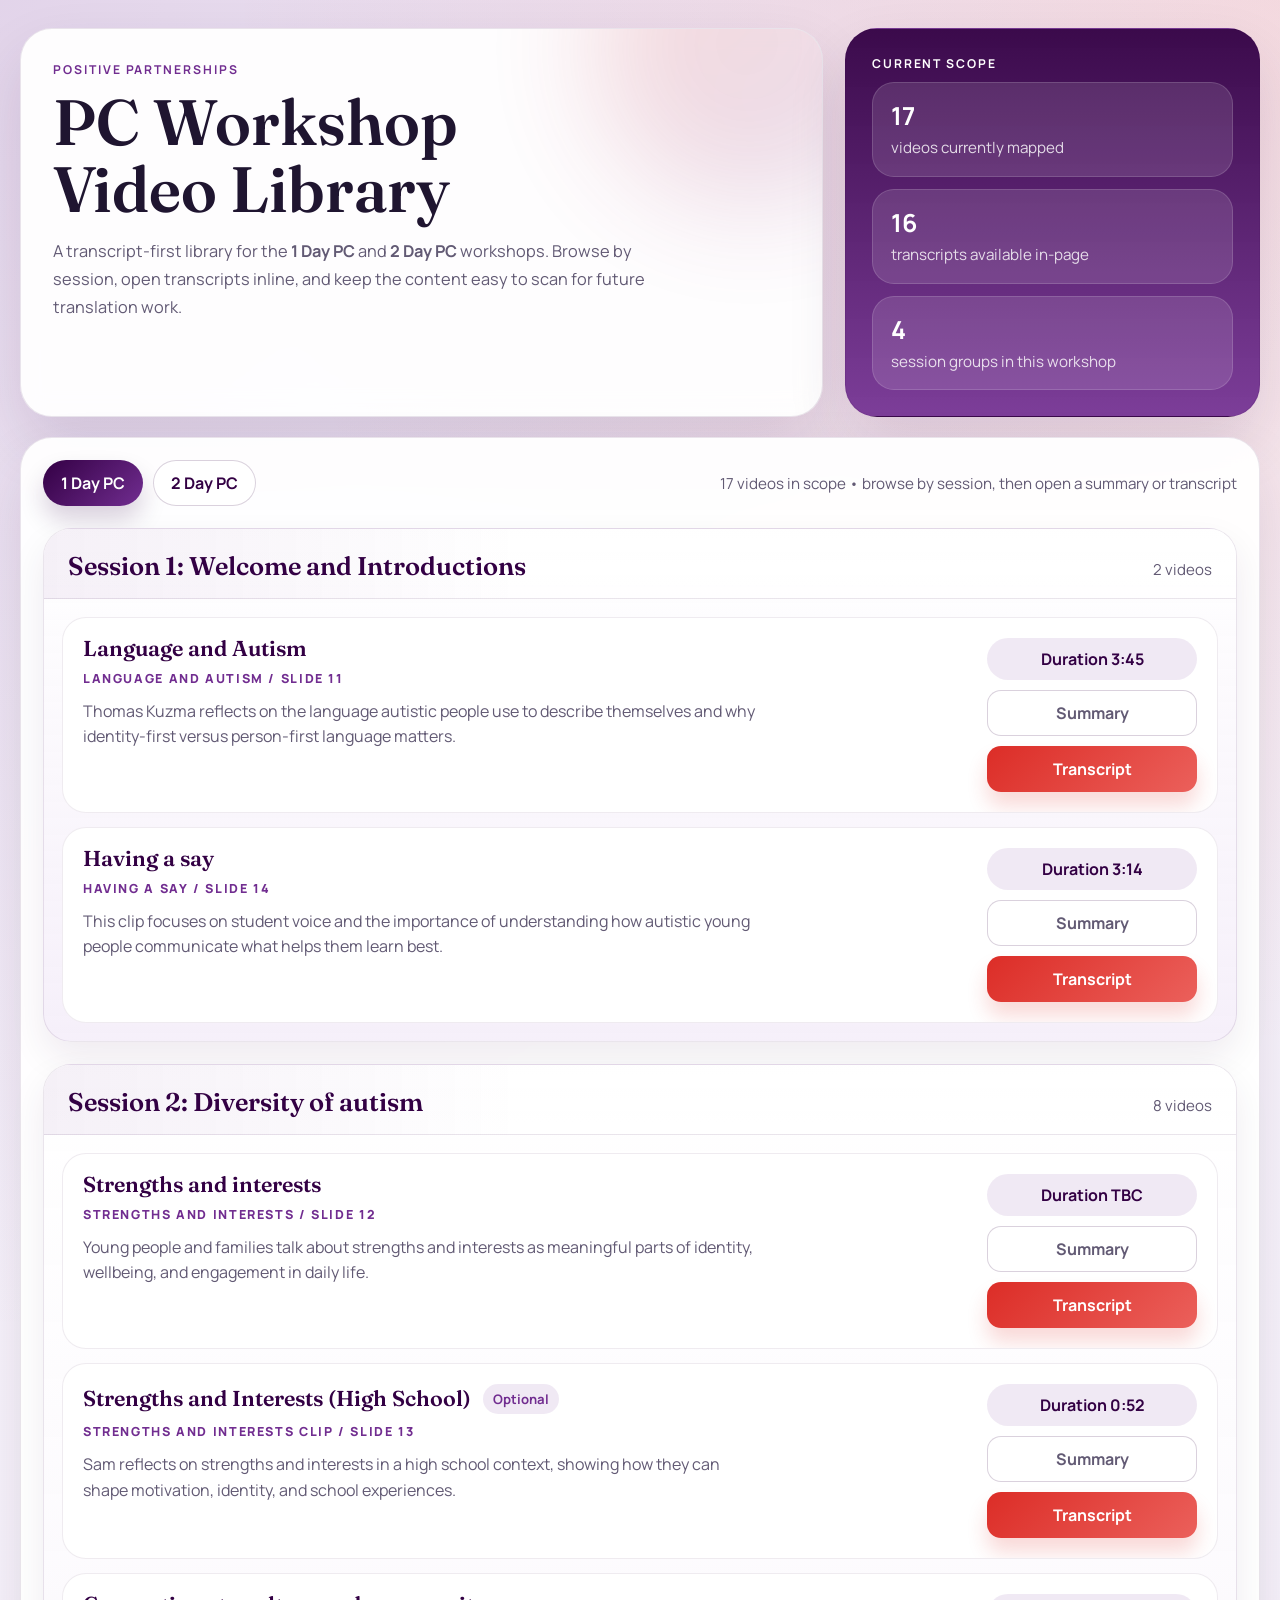
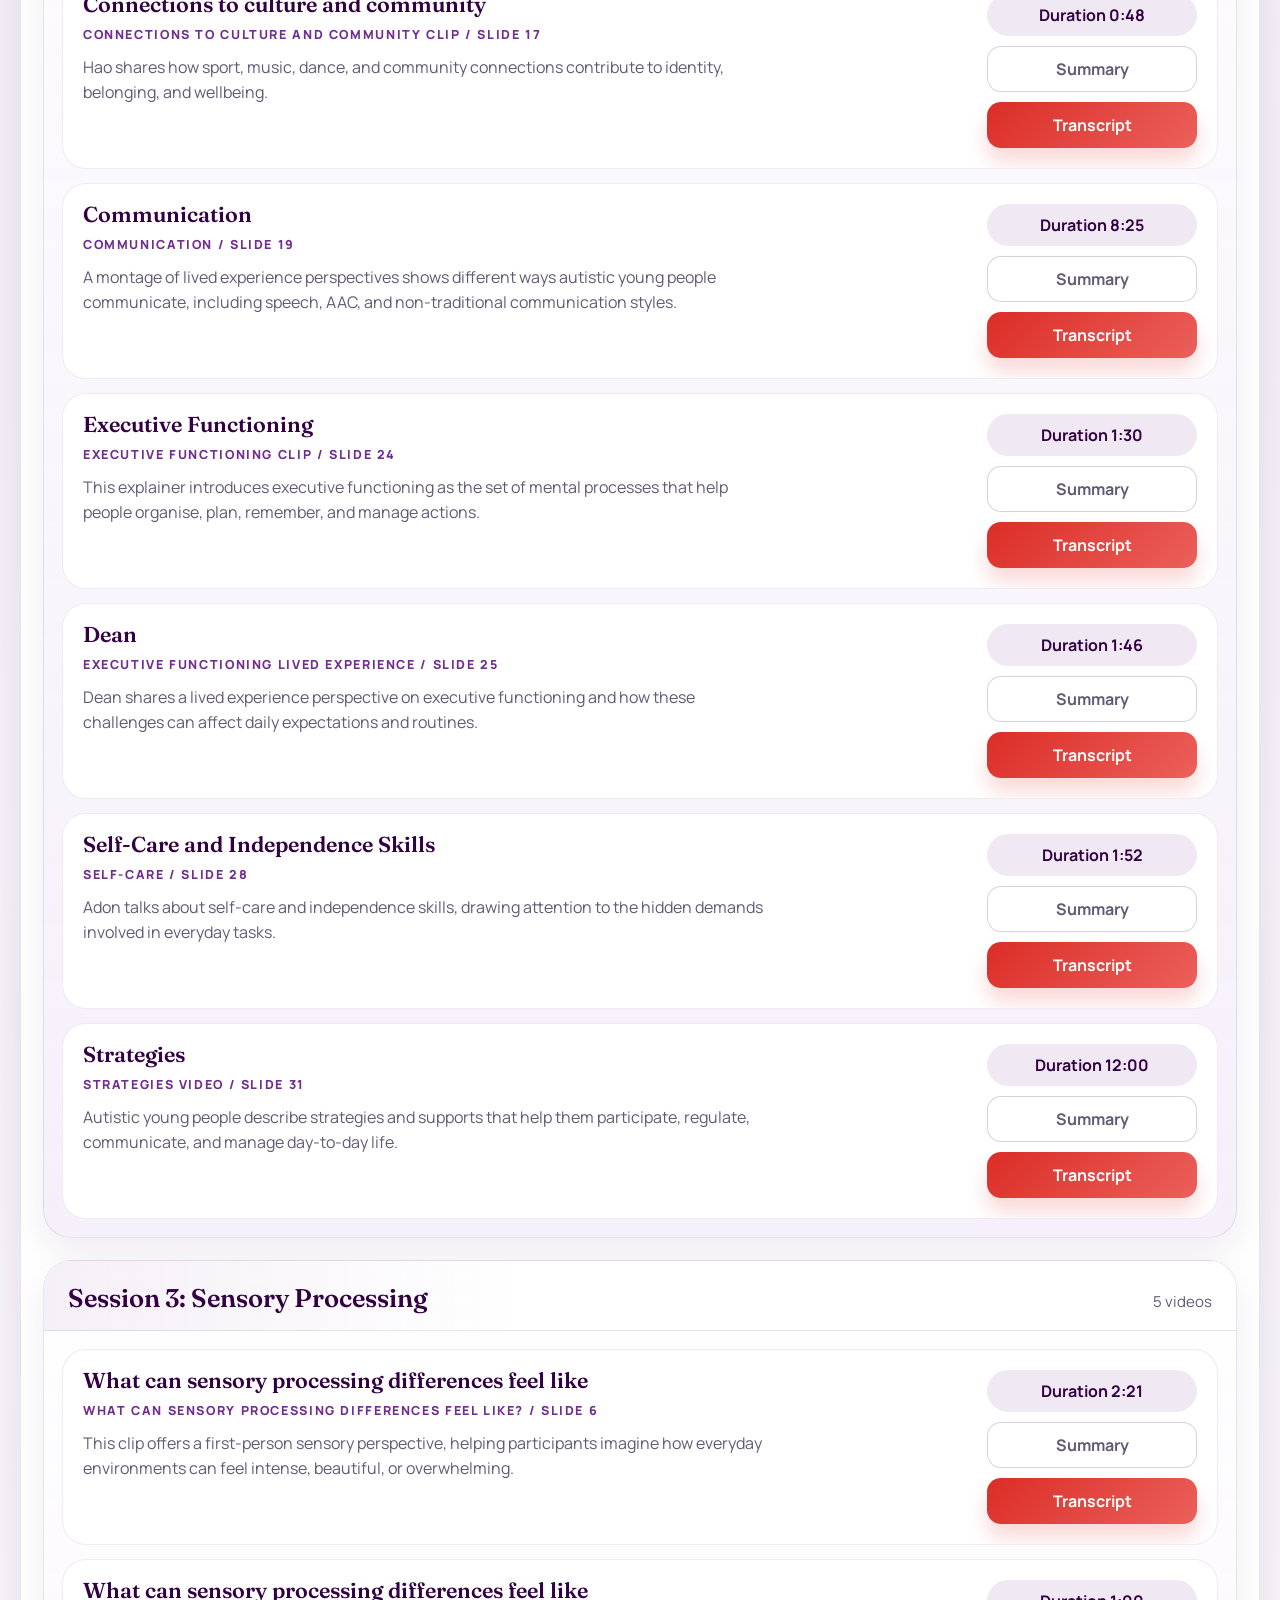
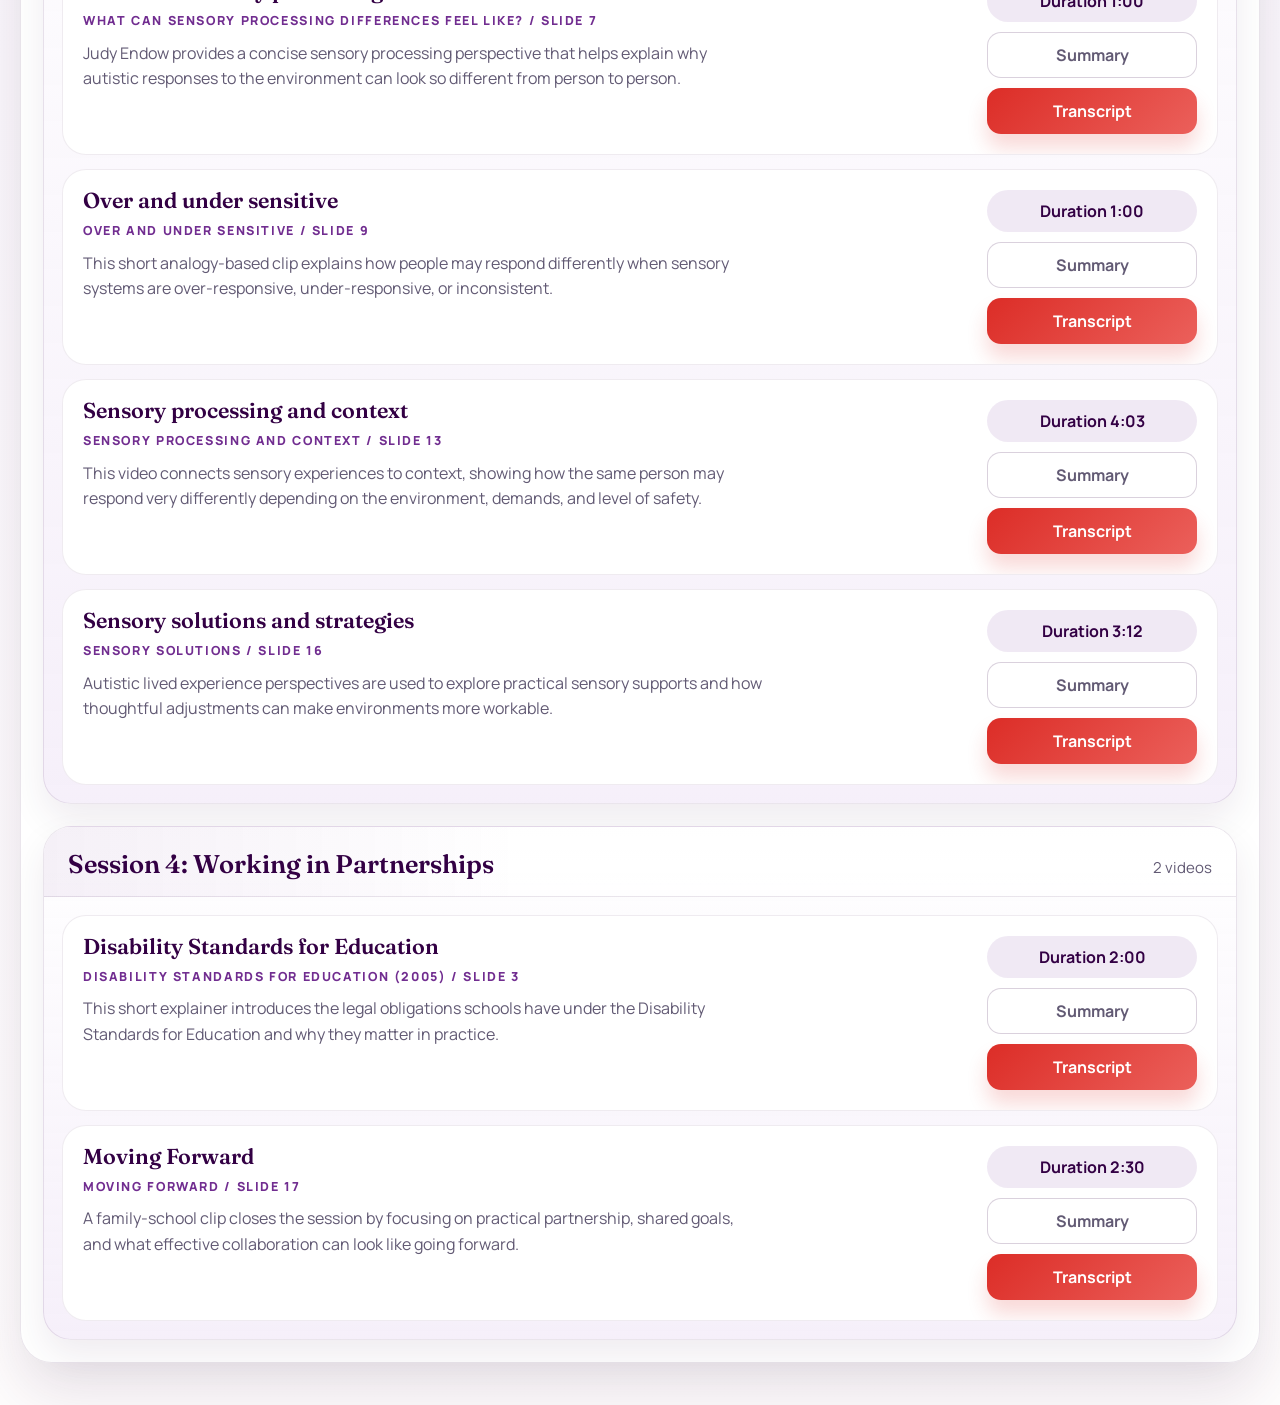
==== commit 15bd33fb: "Refine video tiles and add summaries" ====
--- a/index.html
+++ b/index.html
@@ -42,18 +42,16 @@
         <div class="video-row-main">
           <div class="video-copy">
             <div class="video-heading">
-              <p class="video-kicker"></p>
               <h3 class="video-title"></h3>
-              <div class="video-badges"></div>
             </div>
-            <p class="video-source"></p>
-            <div class="video-notes"></div>
+            <p class="video-slide"></p>
+            <p class="video-brief"></p>
           </div>
 
           <div class="video-actions">
             <span class="duration-pill"></span>
+            <button class="summary-button" type="button" disabled>Summary Soon</button>
             <button class="transcript-button" type="button">Open Transcript</button>
-            <button class="summary-button" type="button" disabled>Summary Soon</button>
           </div>
         </div>
 
@@ -66,8 +64,7 @@
             </div>
             <button class="close-drawer" type="button">Close</button>
           </div>
-          <div class="transcript-notes"></div>
-          <div class="transcript-body"></div>
+          <div class="drawer-body"></div>
         </div>
       </article>
     </template>
--- a/styles.css
+++ b/styles.css
@@ -99,7 +99,6 @@
 }
 
 .eyebrow,
-.video-kicker,
 .transcript-kicker,
 .hero-panel-label {
   margin: 0 0 10px;
@@ -288,12 +287,7 @@
   flex-wrap: wrap;
   align-items: center;
   gap: 10px 12px;
-  margin-bottom: 10px;
-}
-
-.video-kicker {
-  margin: 0;
-  color: var(--brand-purple);
+  margin-bottom: 8px;
 }
 
 .video-title {
@@ -332,13 +326,27 @@
   background: var(--brand-red-soft);
 }
 
-.video-source,
+.video-slide,
+.video-brief,
 .session-note,
 .transcript-meta,
 .transcript-note {
   margin: 0;
   color: var(--muted);
   line-height: 1.6;
+}
+
+.video-slide {
+  margin-bottom: 10px;
+  text-transform: uppercase;
+  letter-spacing: 0.13em;
+  font-size: 0.78rem;
+  font-weight: 800;
+  color: var(--brand-purple);
+}
+
+.video-brief {
+  max-width: 68ch;
 }
 
 .video-notes,
@@ -429,6 +437,12 @@
   padding: 18px 0 14px;
 }
 
+.drawer-body {
+  display: flex;
+  flex-direction: column;
+  gap: 14px;
+}
+
 .transcript-kicker {
   margin: 0 0 8px;
   color: var(--brand-purple);
@@ -447,6 +461,17 @@
   max-height: 460px;
   overflow: auto;
   padding-right: 8px;
+}
+
+.summary-list {
+  margin: 0;
+  padding-left: 20px;
+  color: var(--ink);
+  line-height: 1.7;
+}
+
+.summary-list li + li {
+  margin-top: 8px;
 }
 
 .transcript-block {
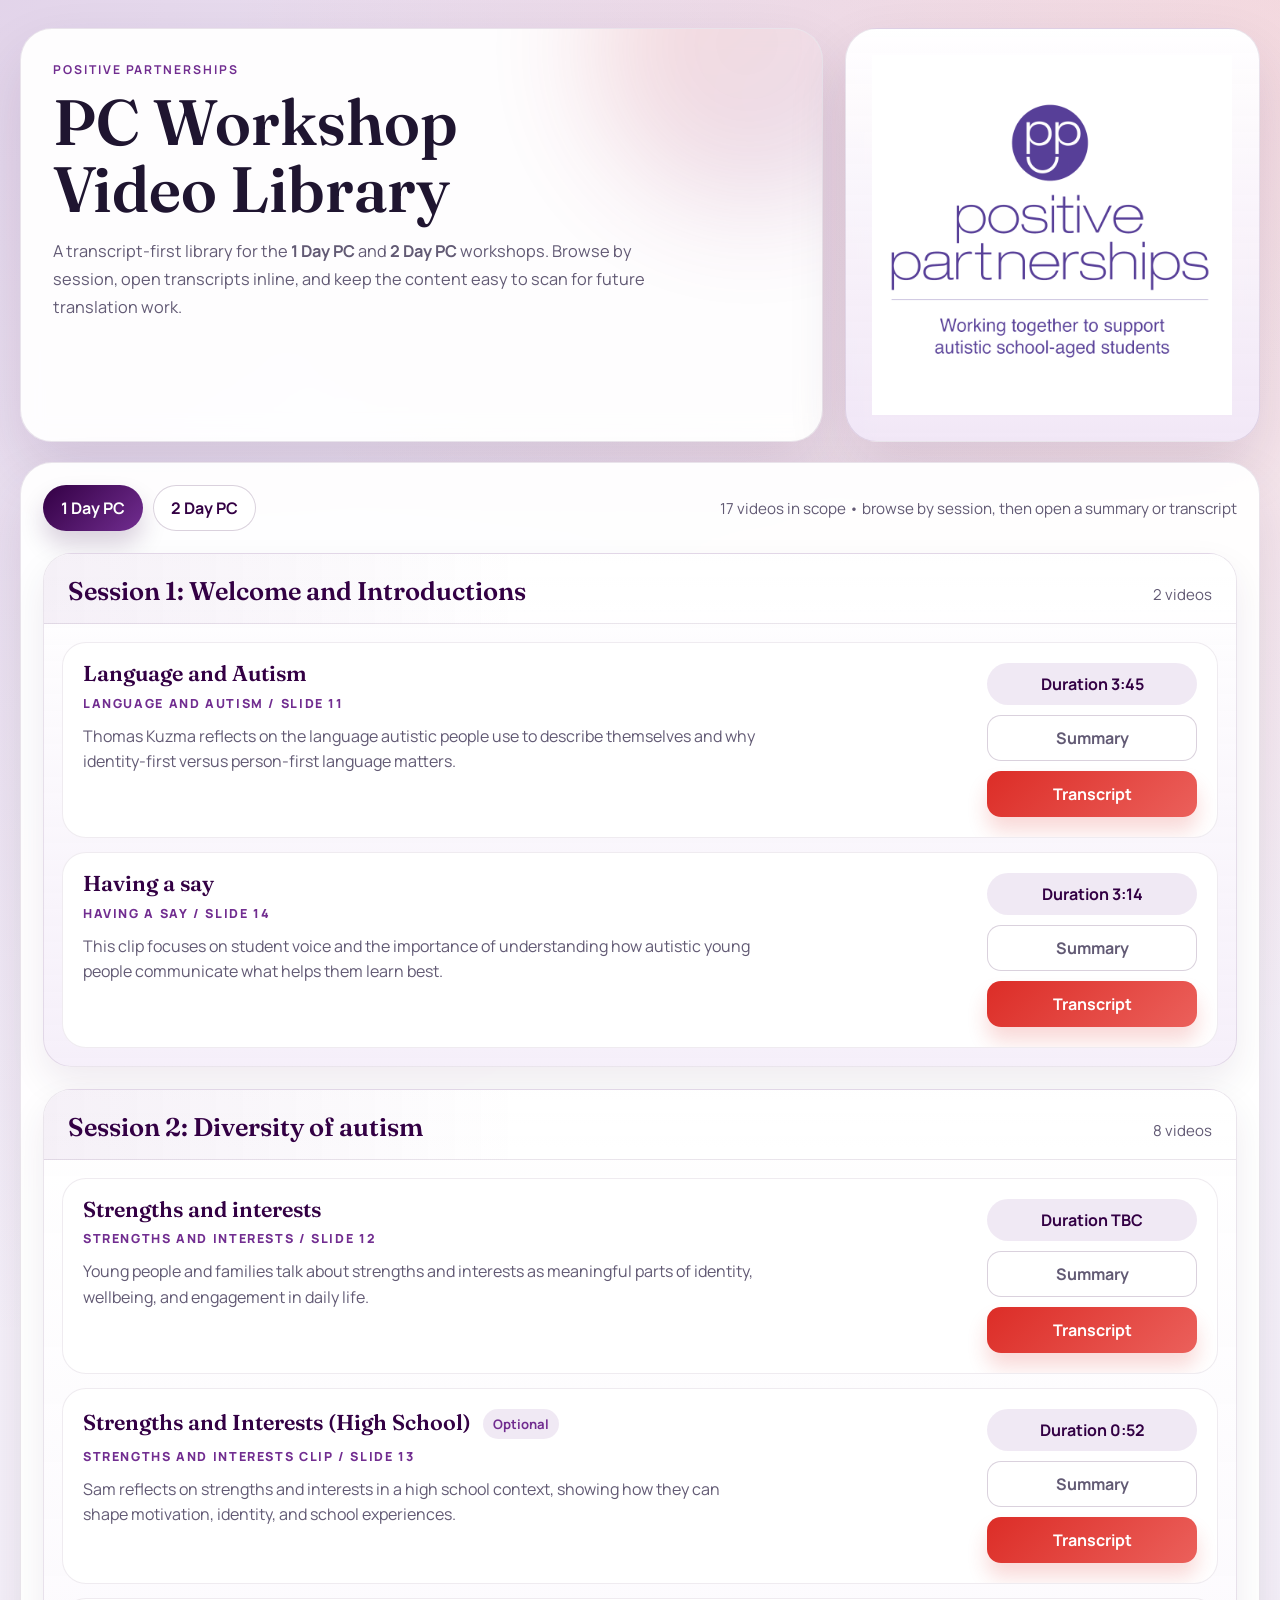
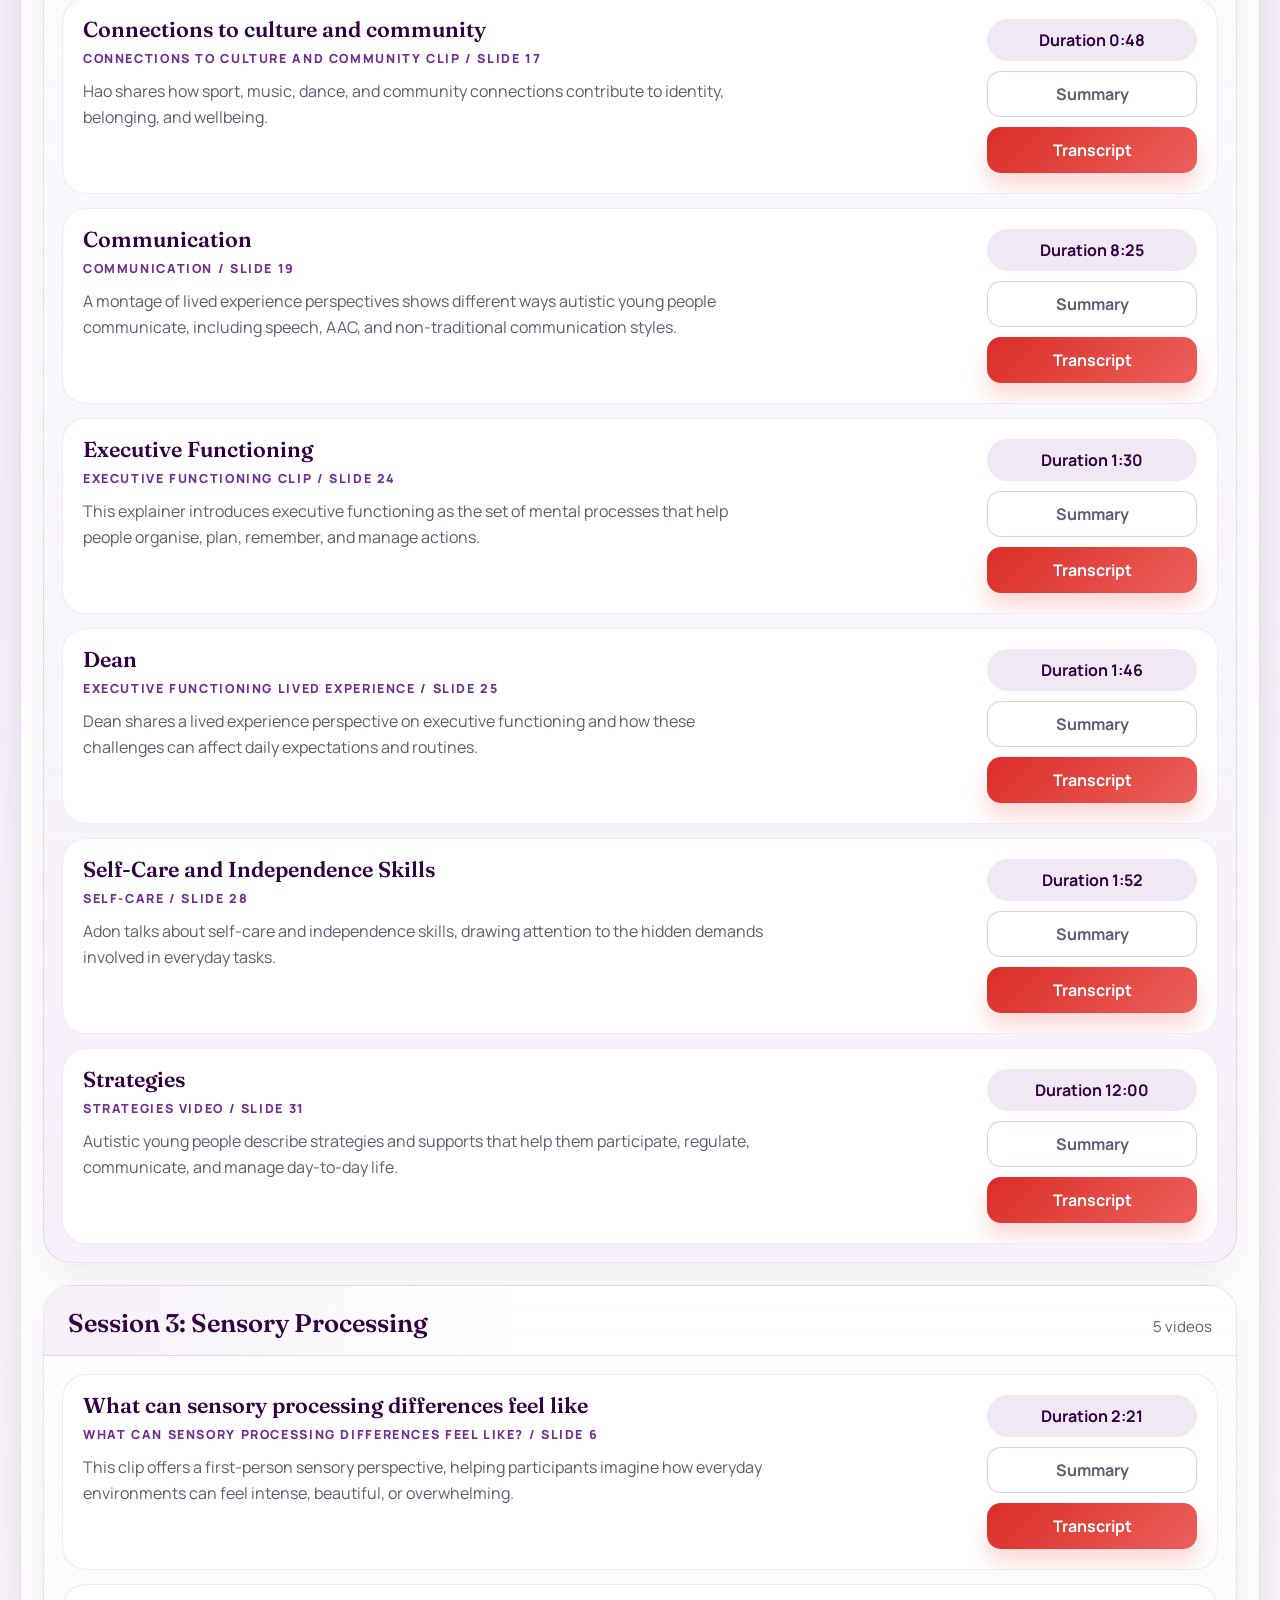
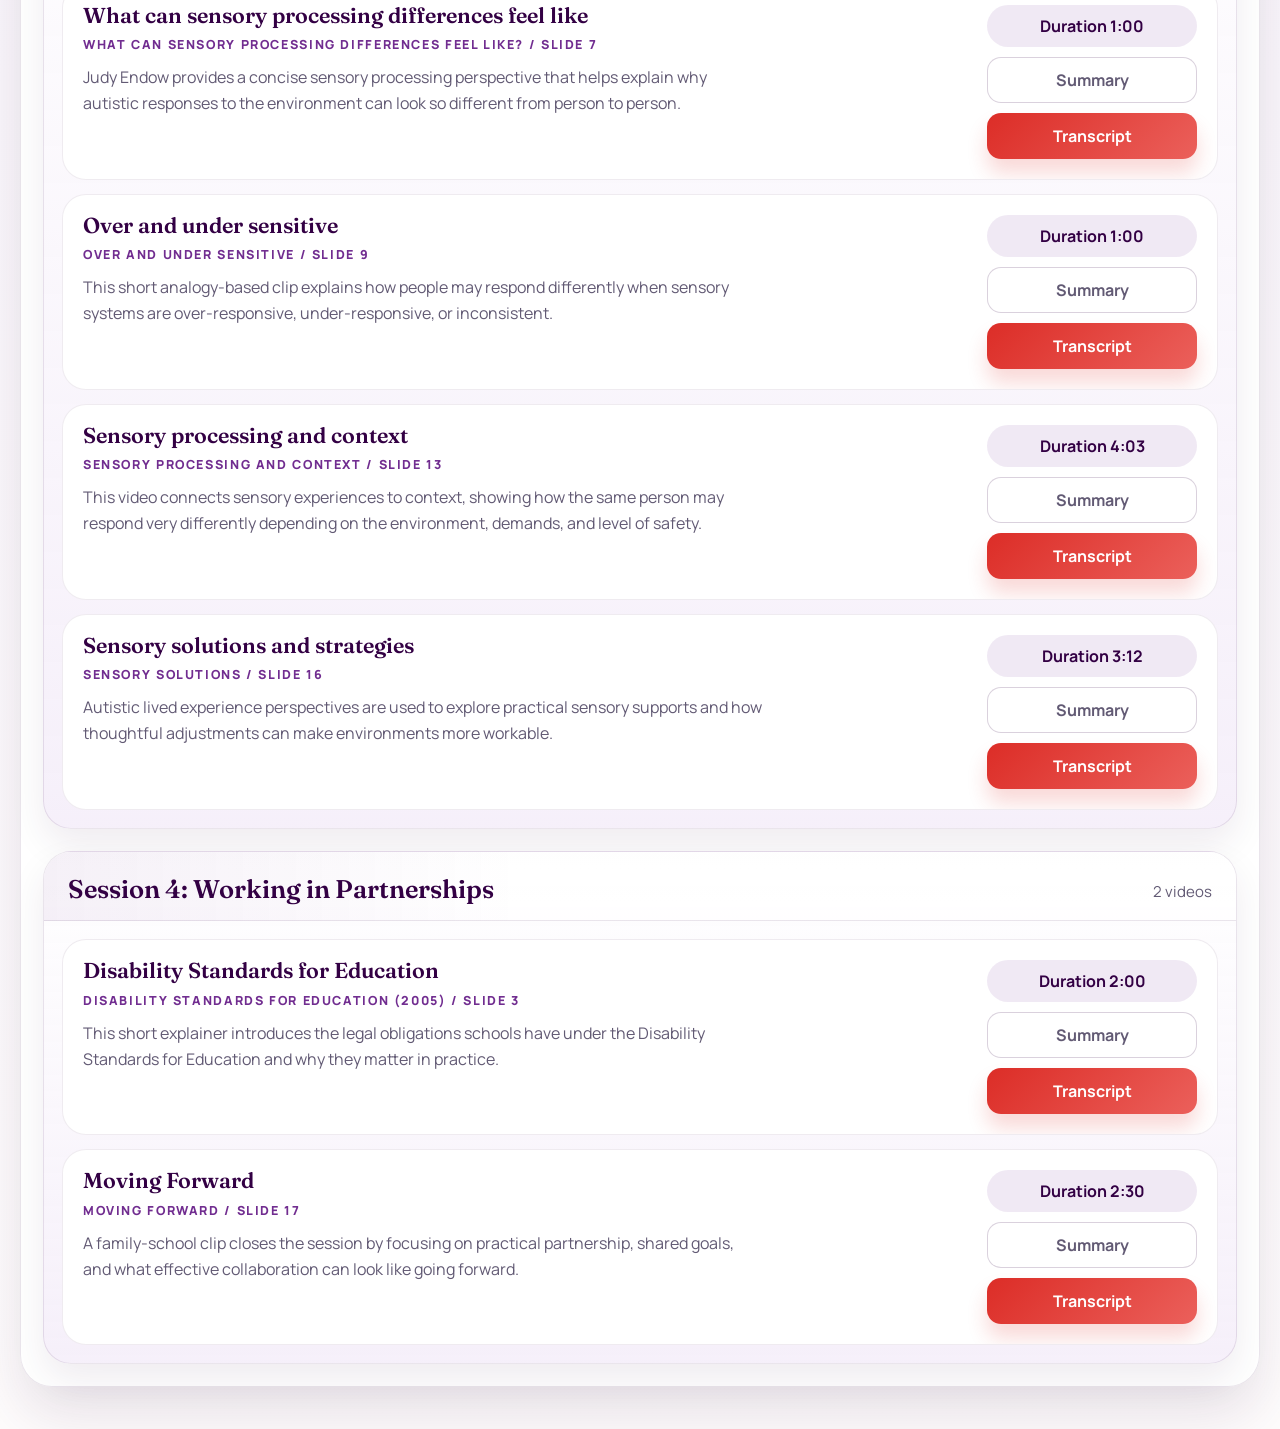
==== commit 687101b3: "Replace header scope box with local logo" ====
--- a/index.html
+++ b/index.html
@@ -21,9 +21,8 @@
             future translation work.
           </p>
         </div>
-        <div class="hero-panel">
-          <p class="hero-panel-label">Current Scope</p>
-          <div class="hero-stats" id="hero-stats"></div>
+        <div class="hero-logo-panel">
+          <img class="hero-logo" src="pp-square-logo.png" alt="Positive Partnerships logo">
         </div>
       </header>
 
--- a/styles.css
+++ b/styles.css
@@ -58,7 +58,7 @@
 }
 
 .hero-copy,
-.hero-panel,
+.hero-logo-panel,
 .library-panel {
   background: var(--surface);
   border: 1px solid var(--line);
@@ -87,20 +87,16 @@
   pointer-events: none;
 }
 
-.hero-panel {
+.hero-logo-panel {
   padding: 26px;
   display: flex;
-  flex-direction: column;
-  justify-content: space-between;
-  background:
-    linear-gradient(180deg, rgba(51, 0, 68, 0.96), rgba(113, 45, 144, 0.92)),
-    var(--surface);
-  color: #fff;
+  align-items: center;
+  justify-content: center;
+  background: linear-gradient(180deg, rgba(255, 255, 255, 0.98), rgba(241, 232, 248, 0.88));
 }
 
 .eyebrow,
-.transcript-kicker,
-.hero-panel-label {
+.transcript-kicker {
   margin: 0 0 10px;
   text-transform: uppercase;
   letter-spacing: 0.16em;
@@ -142,28 +138,10 @@
   font-size: 1.02rem;
 }
 
-.hero-stats {
-  display: grid;
-  gap: 12px;
-}
-
-.stat-card {
-  padding: 16px 18px;
-  border-radius: 22px;
-  background: rgba(255, 255, 255, 0.12);
-  border: 1px solid rgba(255, 255, 255, 0.14);
-}
-
-.stat-card strong {
+.hero-logo {
   display: block;
-  font-size: 1.55rem;
-  margin-bottom: 4px;
-}
-
-.stat-card span {
-  color: rgba(255, 255, 255, 0.82);
-  line-height: 1.5;
-  font-size: 0.95rem;
+  width: min(100%, 360px);
+  height: auto;
 }
 
 .library-panel {
@@ -533,13 +511,13 @@
   }
 
   .hero-copy,
-  .hero-panel,
+  .hero-logo-panel,
   .library-panel {
     border-radius: 24px;
   }
 
   .hero-copy,
-  .hero-panel,
+  .hero-logo-panel,
   .library-panel,
   .session-header,
   .session-cards,
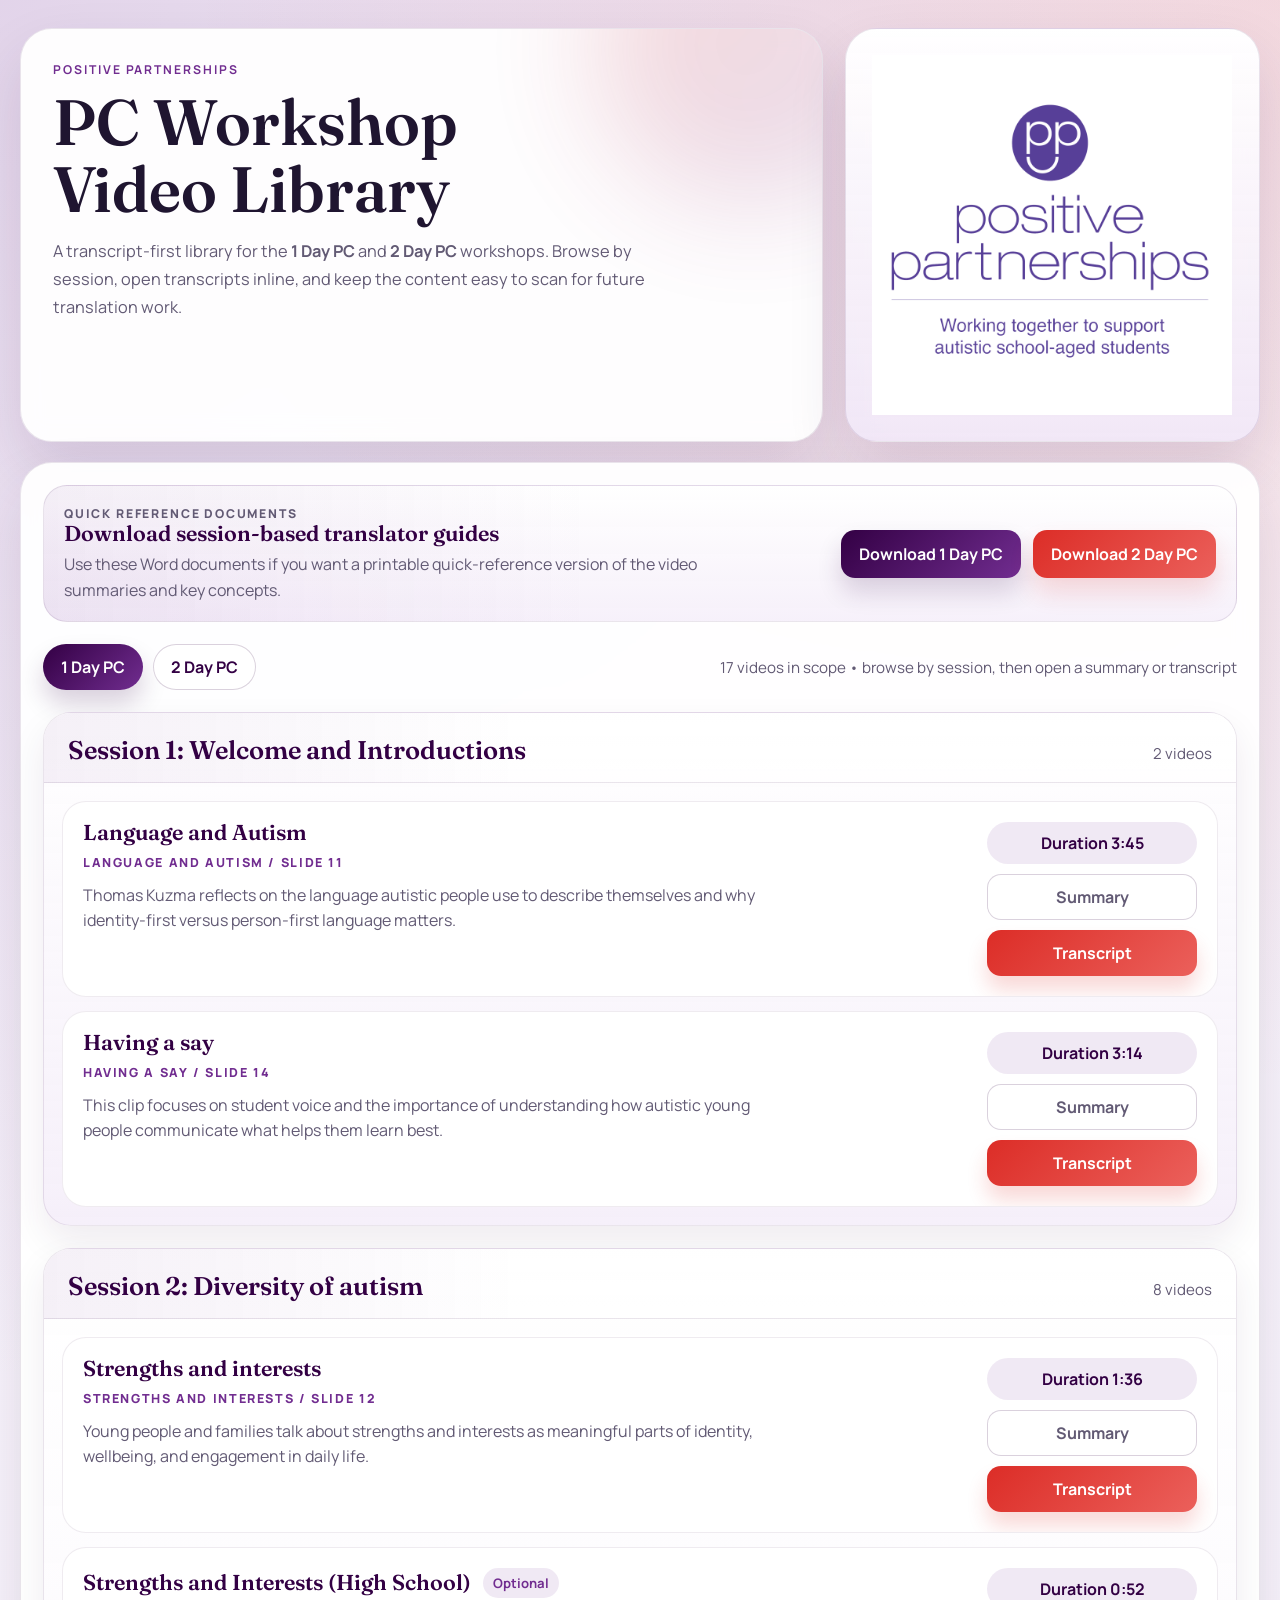
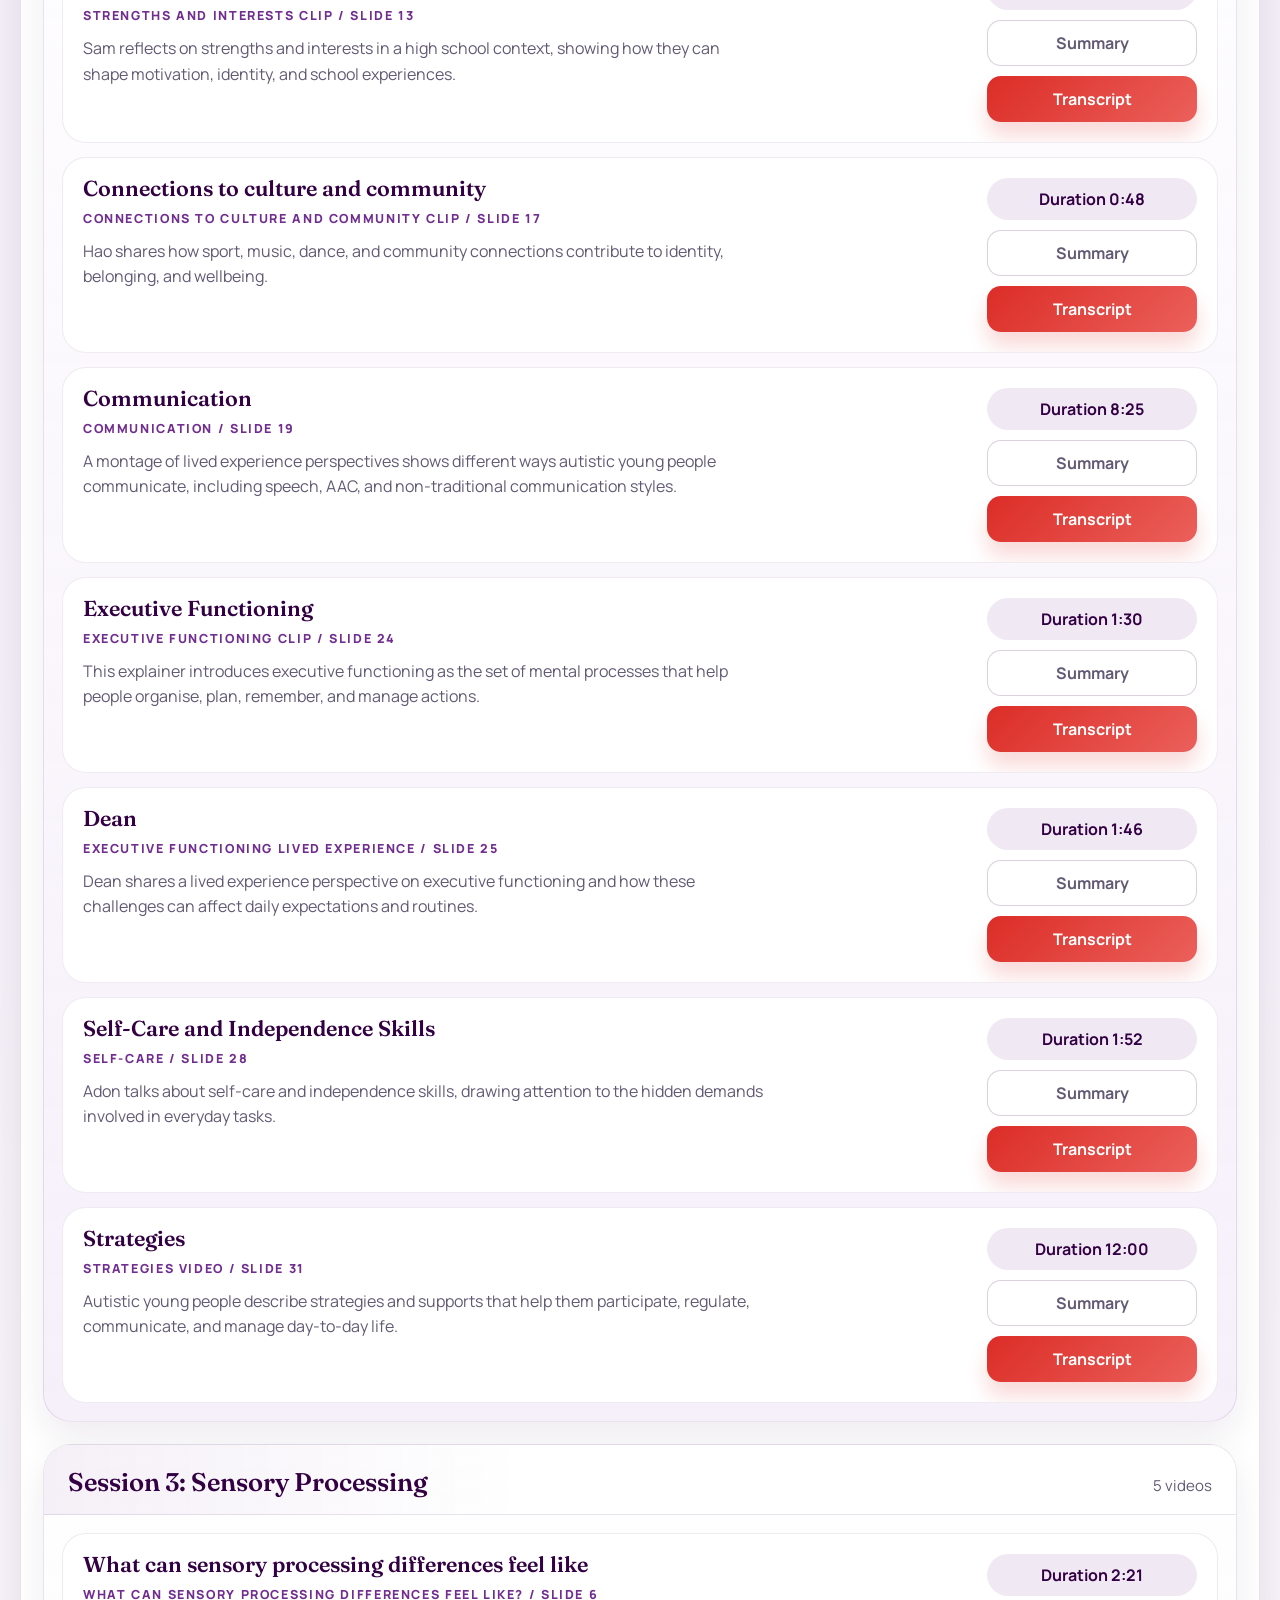
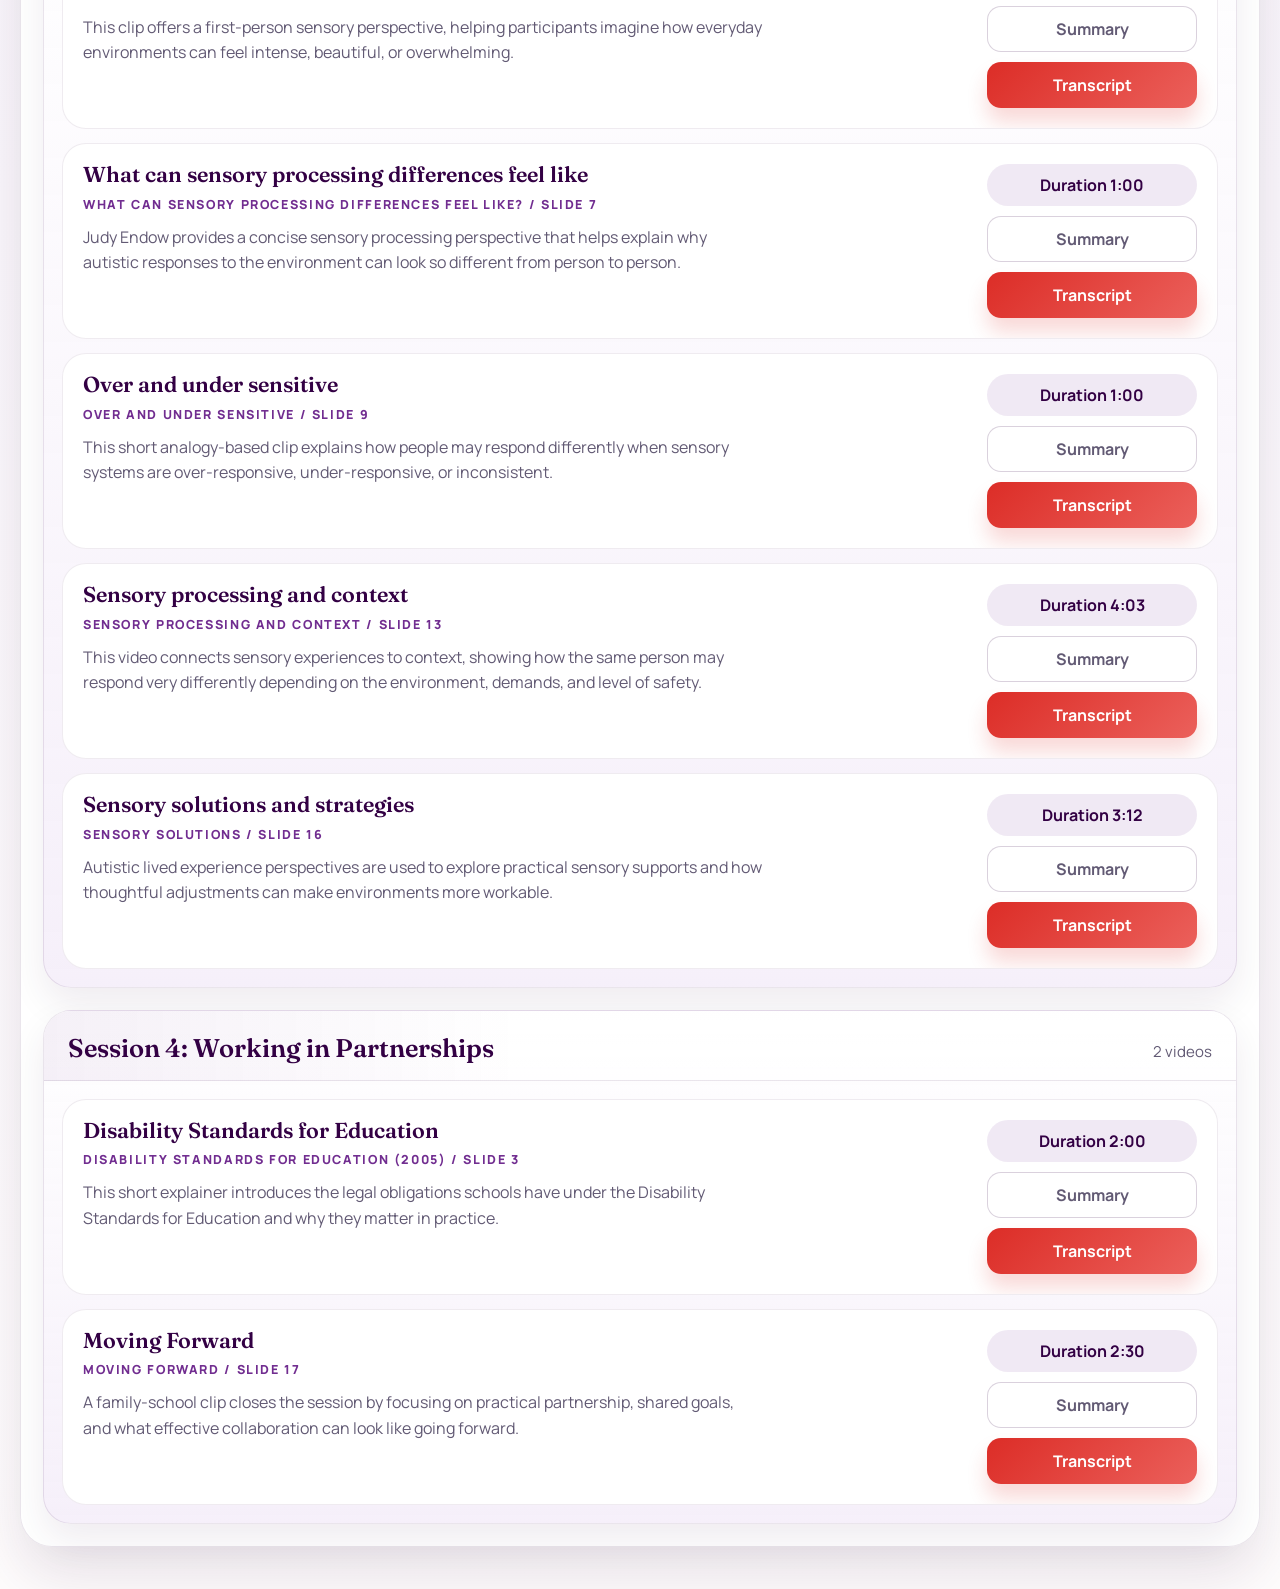
==== commit 17aab581: "Add downloadable quick reference documents" ====
--- a/index.html
+++ b/index.html
@@ -27,6 +27,25 @@
       </header>
 
       <main class="library-panel">
+        <section class="downloads-panel" aria-label="Quick reference downloads">
+          <div class="downloads-copy">
+            <p class="downloads-kicker">Quick Reference Documents</p>
+            <h2>Download session-based translator guides</h2>
+            <p>
+              Use these Word documents if you want a printable quick-reference version of the video
+              summaries and key concepts.
+            </p>
+          </div>
+          <div class="downloads-actions">
+            <a class="download-button" href="1%20Day%20PC%20Video%20Quick%20Reference.docx" download>
+              Download 1 Day PC
+            </a>
+            <a class="download-button secondary" href="2%20Day%20PC%20Video%20Quick%20Reference.docx" download>
+              Download 2 Day PC
+            </a>
+          </div>
+        </section>
+
         <div class="toolbar">
           <div class="workshop-switch" id="workshop-switch"></div>
           <div class="toolbar-meta" id="toolbar-meta"></div>
--- a/styles.css
+++ b/styles.css
@@ -148,6 +148,73 @@
   padding: 22px;
 }
 
+.downloads-panel {
+  display: flex;
+  justify-content: space-between;
+  align-items: center;
+  gap: 18px;
+  padding: 18px 20px;
+  margin-bottom: 22px;
+  border-radius: 24px;
+  border: 1px solid var(--line);
+  background:
+    linear-gradient(90deg, rgba(113, 45, 144, 0.08), transparent 46%),
+    linear-gradient(180deg, rgba(255, 255, 255, 0.98), rgba(246, 240, 250, 0.96));
+}
+
+.downloads-copy h2 {
+  font-size: 1.35rem;
+  color: var(--brand-plum);
+  margin-bottom: 6px;
+}
+
+.downloads-copy p {
+  margin: 0;
+  color: var(--muted);
+  line-height: 1.6;
+  max-width: 64ch;
+}
+
+.downloads-kicker {
+  margin: 0 0 8px;
+  text-transform: uppercase;
+  letter-spacing: 0.15em;
+  font-size: 0.76rem;
+  font-weight: 800;
+  color: var(--brand-purple);
+}
+
+.downloads-actions {
+  display: flex;
+  gap: 12px;
+  flex-wrap: wrap;
+  flex: 0 0 auto;
+}
+
+.download-button {
+  display: inline-flex;
+  align-items: center;
+  justify-content: center;
+  min-height: 48px;
+  padding: 0 18px;
+  border-radius: 14px;
+  text-decoration: none;
+  font-weight: 700;
+  color: #fff;
+  background: linear-gradient(135deg, var(--brand-plum), var(--brand-purple));
+  box-shadow: 0 14px 24px rgba(51, 0, 68, 0.16);
+  transition: transform 140ms ease, box-shadow 140ms ease;
+}
+
+.download-button.secondary {
+  background: linear-gradient(135deg, var(--brand-red), #eb605b);
+  box-shadow: 0 14px 24px rgba(220, 45, 39, 0.16);
+}
+
+.download-button:hover {
+  transform: translateY(-1px);
+}
+
 .toolbar {
   display: flex;
   justify-content: space-between;
@@ -490,6 +557,11 @@
     grid-template-columns: 1fr;
   }
 
+  .downloads-panel {
+    flex-direction: column;
+    align-items: start;
+  }
+
   .video-row-main {
     grid-template-columns: 1fr;
   }
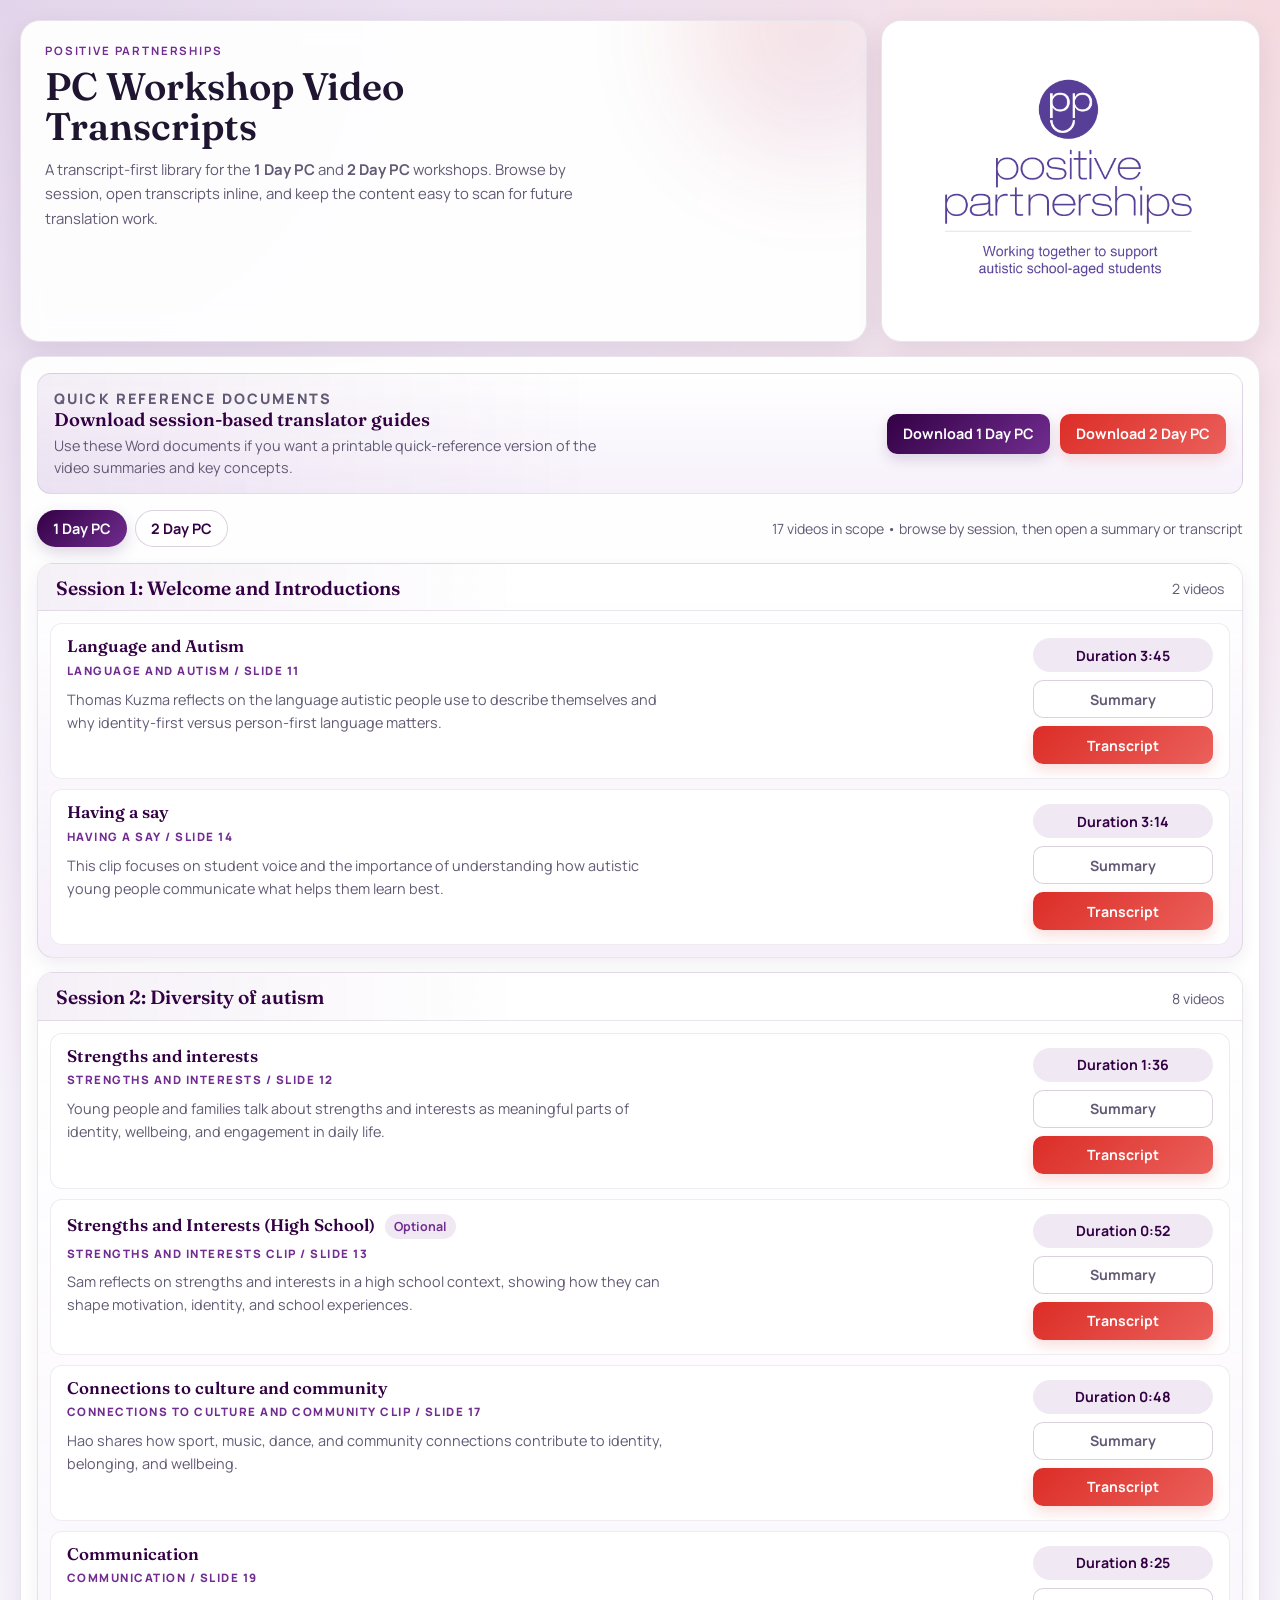
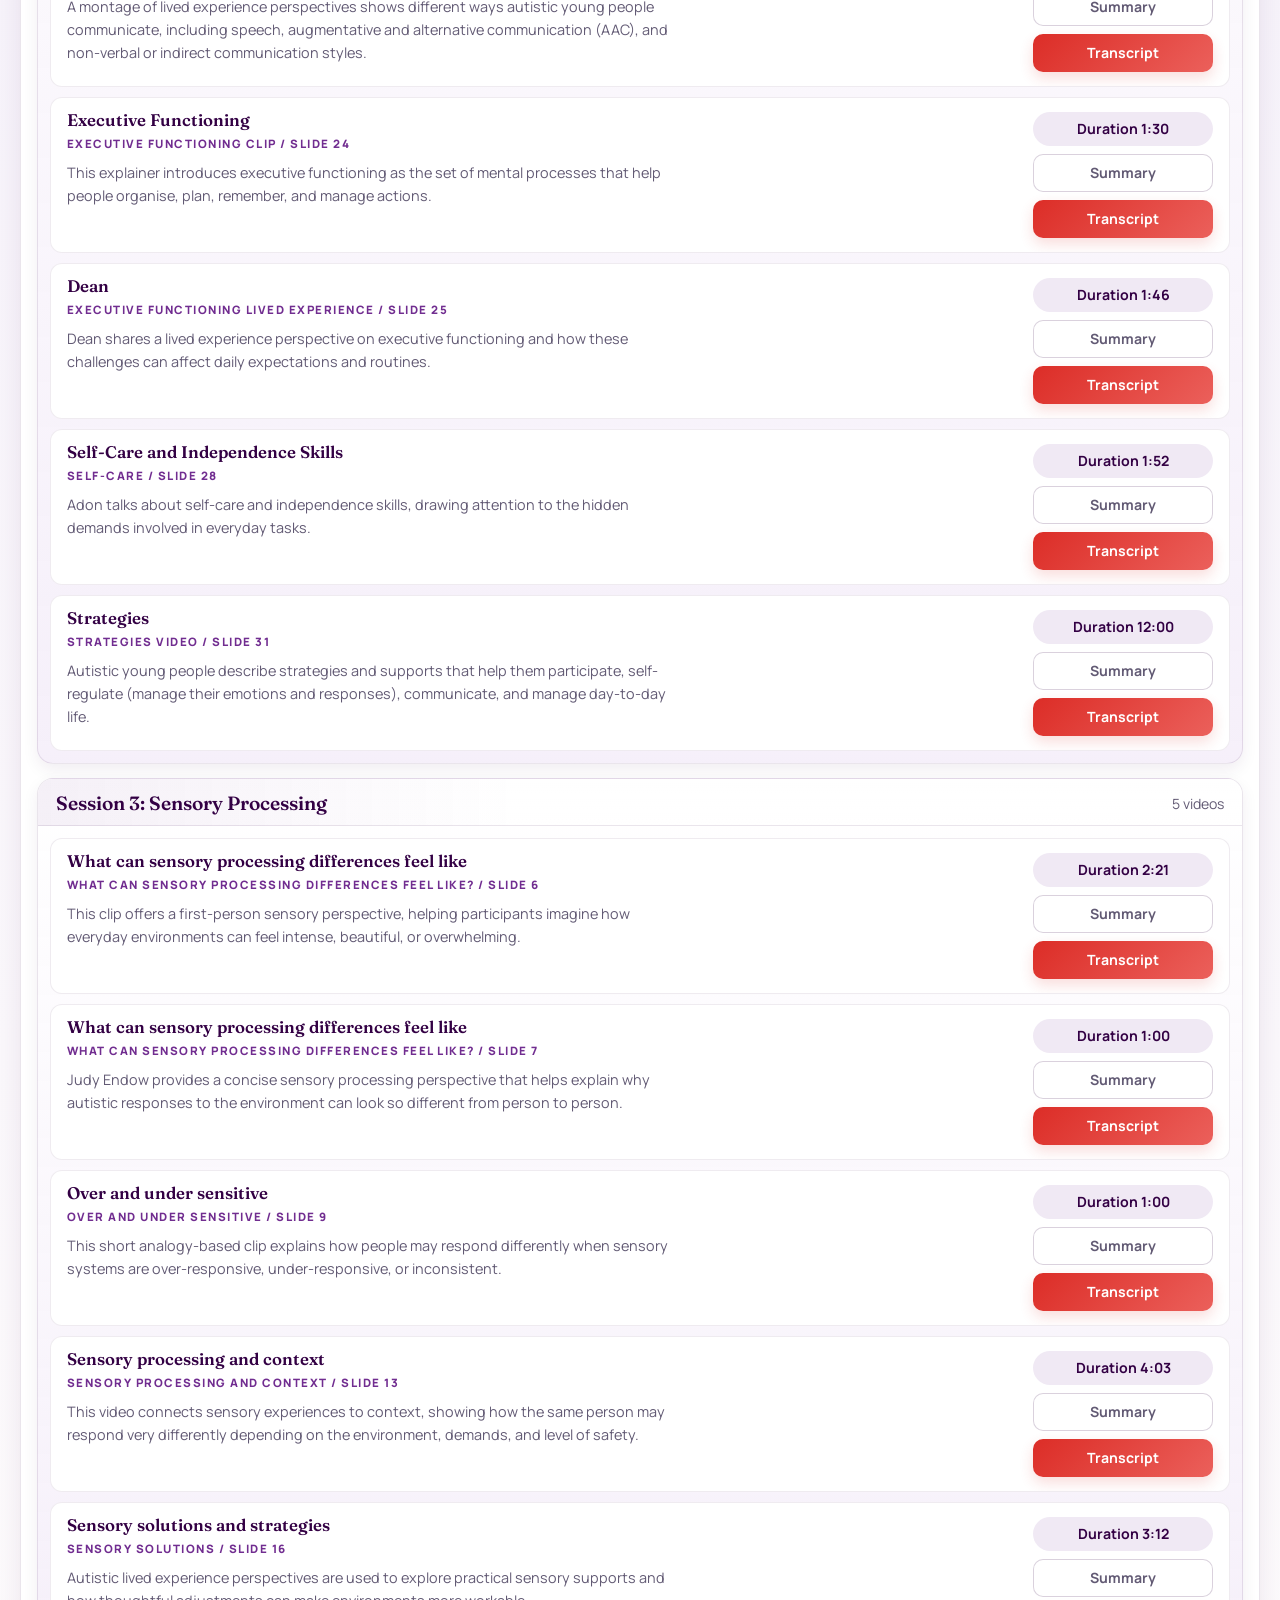
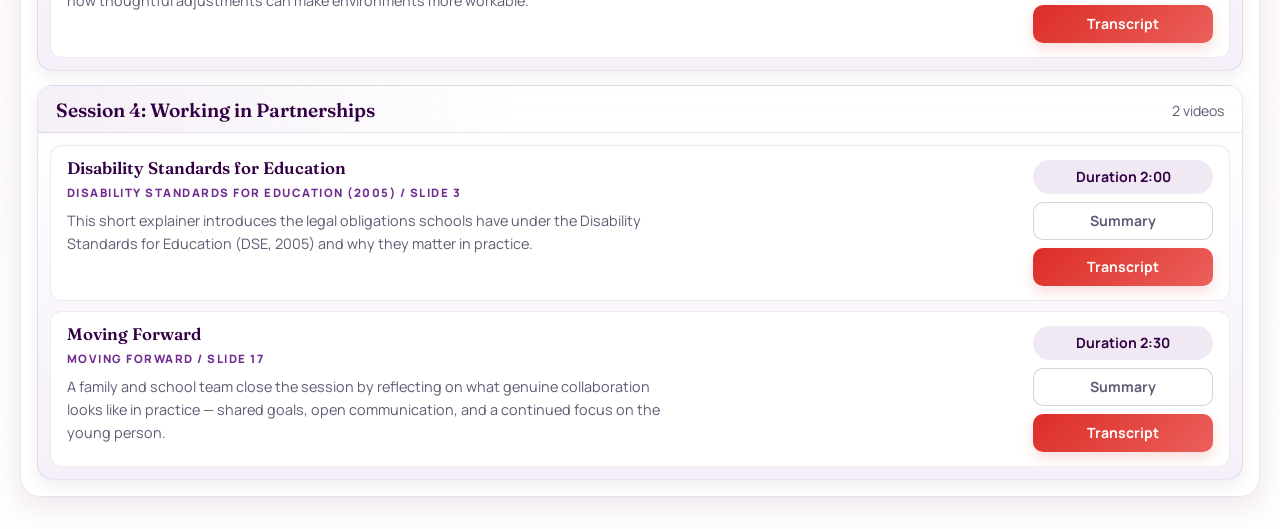
==== commit cea3c8f1: "Rename page title to Video Transcripts, flat white logo panel index.html: update browser tab title a" ====
--- a/index.html
+++ b/index.html
@@ -3,7 +3,7 @@
   <head>
     <meta charset="utf-8">
     <meta name="viewport" content="width=device-width, initial-scale=1">
-    <title>Positive Partnerships PC Video Library</title>
+    <title>Positive Partnerships PC Video Transcripts</title>
     <link rel="preconnect" href="https://fonts.googleapis.com">
     <link rel="preconnect" href="https://fonts.gstatic.com" crossorigin>
     <link href="https://fonts.googleapis.com/css2?family=Fraunces:opsz,wght@9..144,500;9..144,600&family=Manrope:wght@400;500;600;700&display=swap" rel="stylesheet">
@@ -14,7 +14,7 @@
       <header class="hero">
         <div class="hero-copy">
           <p class="eyebrow">Positive Partnerships</p>
-          <h1>PC Workshop Video Library</h1>
+          <h1>PC Workshop Video Transcripts</h1>
           <p class="intro">
             A transcript-first library for the <strong>1 Day PC</strong> and <strong>2 Day PC</strong>
             workshops. Browse by session, open transcripts inline, and keep the content easy to scan for
--- a/styles.css
+++ b/styles.css
@@ -14,8 +14,8 @@
   --brand-purple-soft: rgba(113, 45, 144, 0.1);
   --success-soft: rgba(25, 135, 84, 0.12);
   --success: #198754;
-  --shadow-lg: 0 28px 60px rgba(51, 0, 68, 0.12);
-  --shadow-md: 0 16px 36px rgba(51, 0, 68, 0.08);
+  --shadow-lg: 0 10px 28px rgba(51, 0, 68, 0.09);
+  --shadow-md: 0 6px 16px rgba(51, 0, 68, 0.07);
 }
 
 * {
@@ -46,15 +46,15 @@
 .page-shell {
   width: min(1240px, calc(100% - 32px));
   margin: 0 auto;
-  padding: 28px 0 42px;
+  padding: 20px 0 32px;
 }
 
 .hero {
   display: grid;
-  grid-template-columns: minmax(0, 1.45fr) minmax(280px, 0.75fr);
-  gap: 22px;
+  grid-template-columns: minmax(0, 1.45fr) minmax(220px, 0.65fr);
+  gap: 14px;
   align-items: stretch;
-  margin-bottom: 20px;
+  margin-bottom: 14px;
 }
 
 .hero-copy,
@@ -62,13 +62,13 @@
 .library-panel {
   background: var(--surface);
   border: 1px solid var(--line);
-  border-radius: 32px;
+  border-radius: 20px;
   box-shadow: var(--shadow-lg);
   backdrop-filter: blur(12px);
 }
 
 .hero-copy {
-  padding: 32px;
+  padding: 22px 24px;
   position: relative;
   overflow: hidden;
 }
@@ -76,31 +76,31 @@
 .hero-copy::after {
   content: "";
   position: absolute;
-  width: 320px;
-  height: 320px;
-  right: -90px;
-  top: -140px;
+  width: 260px;
+  height: 260px;
+  right: -80px;
+  top: -120px;
   border-radius: 50%;
   background: linear-gradient(135deg, rgba(220, 45, 39, 0.92), rgba(113, 45, 144, 0.85));
   filter: blur(56px);
-  opacity: 0.18;
+  opacity: 0.14;
   pointer-events: none;
 }
 
 .hero-logo-panel {
-  padding: 26px;
+  padding: 20px;
   display: flex;
   align-items: center;
   justify-content: center;
-  background: linear-gradient(180deg, rgba(255, 255, 255, 0.98), rgba(241, 232, 248, 0.88));
+  background: #ffffff;
 }
 
 .eyebrow,
 .transcript-kicker {
-  margin: 0 0 10px;
+  margin: 0 0 8px;
   text-transform: uppercase;
   letter-spacing: 0.16em;
-  font-size: 0.76rem;
+  font-size: 0.72rem;
   font-weight: 700;
 }
 
@@ -126,36 +126,36 @@
 }
 
 h1 {
-  font-size: clamp(2.5rem, 5vw, 4.6rem);
-  max-width: 10ch;
+  font-size: clamp(1.8rem, 3vw, 2.6rem);
+  max-width: 14ch;
 }
 
 .intro {
   max-width: 62ch;
-  margin: 16px 0 0;
+  margin: 10px 0 0;
   color: var(--muted);
-  line-height: 1.7;
-  font-size: 1.02rem;
+  line-height: 1.65;
+  font-size: 0.93rem;
 }
 
 .hero-logo {
   display: block;
-  width: min(100%, 360px);
+  width: min(100%, 280px);
   height: auto;
 }
 
 .library-panel {
-  padding: 22px;
+  padding: 16px;
 }
 
 .downloads-panel {
   display: flex;
   justify-content: space-between;
   align-items: center;
-  gap: 18px;
-  padding: 18px 20px;
-  margin-bottom: 22px;
-  border-radius: 24px;
+  gap: 14px;
+  padding: 14px 16px;
+  margin-bottom: 16px;
+  border-radius: 14px;
   border: 1px solid var(--line);
   background:
     linear-gradient(90deg, rgba(113, 45, 144, 0.08), transparent 46%),
@@ -163,30 +163,31 @@
 }
 
 .downloads-copy h2 {
-  font-size: 1.35rem;
+  font-size: 1.15rem;
   color: var(--brand-plum);
-  margin-bottom: 6px;
+  margin-bottom: 5px;
 }
 
 .downloads-copy p {
   margin: 0;
   color: var(--muted);
-  line-height: 1.6;
+  line-height: 1.55;
+  font-size: 0.9rem;
   max-width: 64ch;
 }
 
 .downloads-kicker {
-  margin: 0 0 8px;
+  margin: 0 0 6px;
   text-transform: uppercase;
   letter-spacing: 0.15em;
-  font-size: 0.76rem;
+  font-size: 0.72rem;
   font-weight: 800;
   color: var(--brand-purple);
 }
 
 .downloads-actions {
   display: flex;
-  gap: 12px;
+  gap: 10px;
   flex-wrap: wrap;
   flex: 0 0 auto;
 }
@@ -195,20 +196,21 @@
   display: inline-flex;
   align-items: center;
   justify-content: center;
-  min-height: 48px;
-  padding: 0 18px;
-  border-radius: 14px;
+  min-height: 40px;
+  padding: 0 16px;
+  border-radius: 10px;
   text-decoration: none;
+  font-size: 0.9rem;
   font-weight: 700;
   color: #fff;
   background: linear-gradient(135deg, var(--brand-plum), var(--brand-purple));
-  box-shadow: 0 14px 24px rgba(51, 0, 68, 0.16);
+  box-shadow: 0 6px 14px rgba(51, 0, 68, 0.14);
   transition: transform 140ms ease, box-shadow 140ms ease;
 }
 
 .download-button.secondary {
   background: linear-gradient(135deg, var(--brand-red), #eb605b);
-  box-shadow: 0 14px 24px rgba(220, 45, 39, 0.16);
+  box-shadow: 0 6px 14px rgba(220, 45, 39, 0.14);
 }
 
 .download-button:hover {
@@ -219,14 +221,14 @@
   display: flex;
   justify-content: space-between;
   align-items: center;
-  gap: 14px;
-  margin-bottom: 22px;
+  gap: 12px;
+  margin-bottom: 16px;
   flex-wrap: wrap;
 }
 
 .workshop-switch {
   display: inline-flex;
-  gap: 10px;
+  gap: 8px;
   flex-wrap: wrap;
 }
 
@@ -241,7 +243,8 @@
 
 .switch-button {
   border-radius: 999px;
-  padding: 12px 18px;
+  padding: 9px 16px;
+  font-size: 0.9rem;
   color: var(--brand-plum);
   background: #fff;
   box-shadow: inset 0 0 0 1px var(--line-strong);
@@ -251,22 +254,22 @@
 .switch-button.active {
   color: #fff;
   background: linear-gradient(135deg, var(--brand-plum), var(--brand-purple));
-  box-shadow: 0 14px 24px rgba(51, 0, 68, 0.18);
+  box-shadow: 0 6px 16px rgba(51, 0, 68, 0.16);
 }
 
 .toolbar-meta {
   color: var(--muted);
-  font-size: 0.95rem;
+  font-size: 0.88rem;
 }
 
 .session-list {
   display: flex;
   flex-direction: column;
-  gap: 22px;
+  gap: 14px;
 }
 
 .session-group {
-  border-radius: 28px;
+  border-radius: 16px;
   border: 1px solid var(--line);
   background: linear-gradient(180deg, rgba(255, 255, 255, 0.98), rgba(244, 237, 249, 0.86));
   box-shadow: var(--shadow-md);
@@ -277,8 +280,8 @@
   display: flex;
   justify-content: space-between;
   align-items: end;
-  gap: 14px;
-  padding: 24px 24px 18px;
+  gap: 12px;
+  padding: 14px 18px 12px;
   border-bottom: 1px solid var(--line);
   background:
     linear-gradient(90deg, rgba(113, 45, 144, 0.07), transparent 40%),
@@ -286,25 +289,25 @@
 }
 
 .session-title {
-  font-size: clamp(1.35rem, 2vw, 1.75rem);
+  font-size: clamp(1.05rem, 1.5vw, 1.3rem);
   color: var(--brand-plum);
 }
 
 .session-count {
   margin: 0;
   color: var(--muted);
-  font-size: 0.94rem;
+  font-size: 0.88rem;
 }
 
 .session-cards {
   display: flex;
   flex-direction: column;
-  gap: 14px;
-  padding: 18px;
+  gap: 10px;
+  padding: 12px;
 }
 
 .video-row {
-  border-radius: 24px;
+  border-radius: 12px;
   border: 1px solid rgba(51, 0, 68, 0.08);
   background: var(--surface-strong);
   overflow: hidden;
@@ -312,15 +315,15 @@
 
 .video-row.is-open {
   border-color: rgba(113, 45, 144, 0.22);
-  box-shadow: 0 16px 30px rgba(113, 45, 144, 0.08);
+  box-shadow: 0 8px 20px rgba(113, 45, 144, 0.07);
 }
 
 .video-row-main {
   display: grid;
   grid-template-columns: minmax(0, 1fr) auto;
-  gap: 18px;
+  gap: 16px;
   align-items: start;
-  padding: 20px;
+  padding: 14px 16px;
 }
 
 .video-copy {
@@ -331,28 +334,28 @@
   display: flex;
   flex-wrap: wrap;
   align-items: center;
-  gap: 10px 12px;
-  margin-bottom: 8px;
+  gap: 8px 10px;
+  margin-bottom: 6px;
 }
 
 .video-title {
-  font-size: 1.35rem;
+  font-size: 1.05rem;
   color: var(--brand-plum);
 }
 
 .video-badges {
   display: flex;
-  gap: 8px;
+  gap: 6px;
   flex-wrap: wrap;
 }
 
 .badge {
   display: inline-flex;
   align-items: center;
-  gap: 6px;
+  gap: 5px;
   border-radius: 999px;
-  padding: 6px 10px;
-  font-size: 0.82rem;
+  padding: 4px 9px;
+  font-size: 0.78rem;
   font-weight: 700;
 }
 
@@ -382,64 +385,67 @@
 }
 
 .video-slide {
-  margin-bottom: 10px;
+  margin-bottom: 7px;
   text-transform: uppercase;
   letter-spacing: 0.13em;
-  font-size: 0.78rem;
+  font-size: 0.72rem;
   font-weight: 800;
   color: var(--brand-purple);
 }
 
 .video-brief {
   max-width: 68ch;
+  font-size: 0.9rem;
 }
 
 .video-notes,
 .transcript-notes {
   display: flex;
   flex-direction: column;
-  gap: 8px;
+  gap: 7px;
 }
 
 .session-note,
 .transcript-note {
-  padding-left: 14px;
+  padding-left: 12px;
   border-left: 3px solid var(--brand-red);
-  font-size: 0.93rem;
+  font-size: 0.88rem;
 }
 
 .video-actions {
   display: flex;
   flex-direction: column;
   align-items: stretch;
-  gap: 10px;
-  min-width: 210px;
+  gap: 8px;
+  min-width: 180px;
 }
 
 .duration-pill {
   display: inline-flex;
   justify-content: center;
   align-items: center;
-  min-height: 42px;
-  padding: 10px 14px;
+  min-height: 34px;
+  padding: 6px 12px;
   border-radius: 999px;
   background: var(--brand-purple-soft);
   color: var(--brand-plum);
+  font-size: 0.88rem;
   font-weight: 700;
 }
 
 .transcript-button,
 .summary-button,
 .close-drawer {
-  min-height: 46px;
-  border-radius: 14px;
+  min-height: 38px;
+  border-radius: 10px;
+  font-size: 0.88rem;
   font-weight: 700;
 }
 
 .transcript-button {
   color: #fff;
   background: linear-gradient(135deg, var(--brand-red), #eb605b);
-  box-shadow: 0 14px 20px rgba(220, 45, 39, 0.18);
+  box-shadow: 0 6px 14px rgba(220, 45, 39, 0.16);
 }
 
 .summary-button {
@@ -457,7 +463,7 @@
   color: var(--brand-plum);
   background: #fff;
   box-shadow: inset 0 0 0 1px var(--line);
-  padding: 0 16px;
+  padding: 0 14px;
 }
 
 .switch-button:hover,
@@ -467,7 +473,7 @@
 }
 
 .transcript-drawer {
-  padding: 0 20px 20px;
+  padding: 0 16px 16px;
   border-top: 1px solid rgba(51, 0, 68, 0.08);
   background:
     linear-gradient(180deg, rgba(113, 45, 144, 0.06), rgba(255, 255, 255, 0.98)),
@@ -477,32 +483,32 @@
 .transcript-head {
   display: flex;
   justify-content: space-between;
-  gap: 14px;
+  gap: 12px;
   align-items: start;
-  padding: 18px 0 14px;
+  padding: 14px 0 12px;
 }
 
 .drawer-body {
   display: flex;
   flex-direction: column;
-  gap: 14px;
+  gap: 12px;
 }
 
 .transcript-kicker {
-  margin: 0 0 8px;
+  margin: 0 0 6px;
   color: var(--brand-purple);
 }
 
 .transcript-title {
-  font-size: 1.45rem;
+  font-size: 1.2rem;
   color: var(--brand-plum);
-  margin-bottom: 8px;
+  margin-bottom: 6px;
 }
 
 .transcript-body {
   display: flex;
   flex-direction: column;
-  gap: 14px;
+  gap: 12px;
   max-height: 460px;
   overflow: auto;
   padding-right: 8px;
@@ -513,14 +519,15 @@
   padding-left: 20px;
   color: var(--ink);
   line-height: 1.7;
+  font-size: 0.93rem;
 }
 
 .summary-list li + li {
-  margin-top: 8px;
+  margin-top: 7px;
 }
 
 .transcript-block {
-  padding-top: 14px;
+  padding-top: 12px;
   border-top: 1px solid var(--line);
 }
 
@@ -531,9 +538,9 @@
 
 .speaker-label {
   display: inline-block;
-  margin-bottom: 8px;
+  margin-bottom: 7px;
   color: var(--brand-red);
-  font-size: 0.8rem;
+  font-size: 0.76rem;
   font-weight: 800;
   letter-spacing: 0.12em;
   text-transform: uppercase;
@@ -542,12 +549,13 @@
 .transcript-paragraph {
   margin: 0;
   line-height: 1.8;
+  font-size: 0.93rem;
 }
 
 .empty-state {
-  padding: 26px;
+  padding: 22px;
   border: 1px dashed var(--line-strong);
-  border-radius: 22px;
+  border-radius: 16px;
   color: var(--muted);
   background: rgba(255, 255, 255, 0.52);
 }
@@ -585,7 +593,7 @@
   .hero-copy,
   .hero-logo-panel,
   .library-panel {
-    border-radius: 24px;
+    border-radius: 16px;
   }
 
   .hero-copy,
@@ -595,7 +603,7 @@
   .session-cards,
   .video-row-main,
   .transcript-drawer {
-    padding-left: 16px;
-    padding-right: 16px;
-  }
-}
+    padding-left: 14px;
+    padding-right: 14px;
+  }
+}
